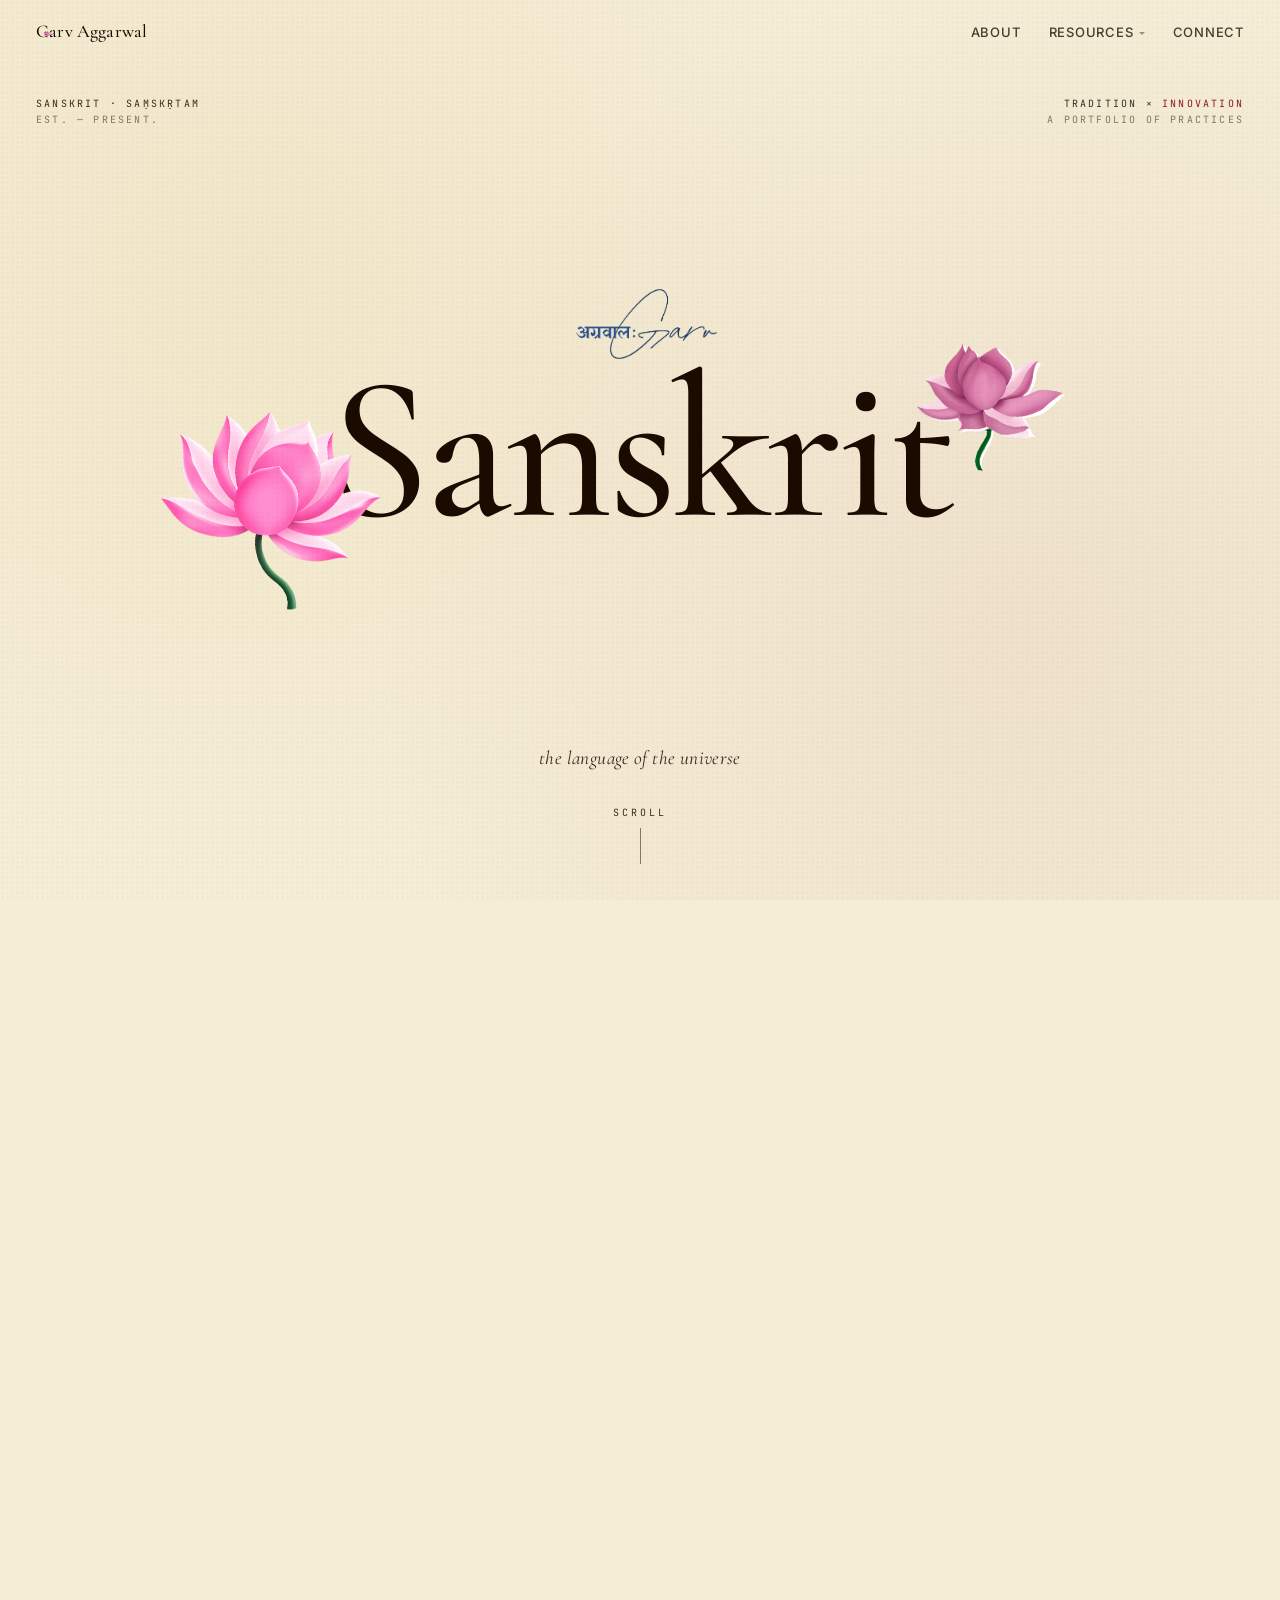
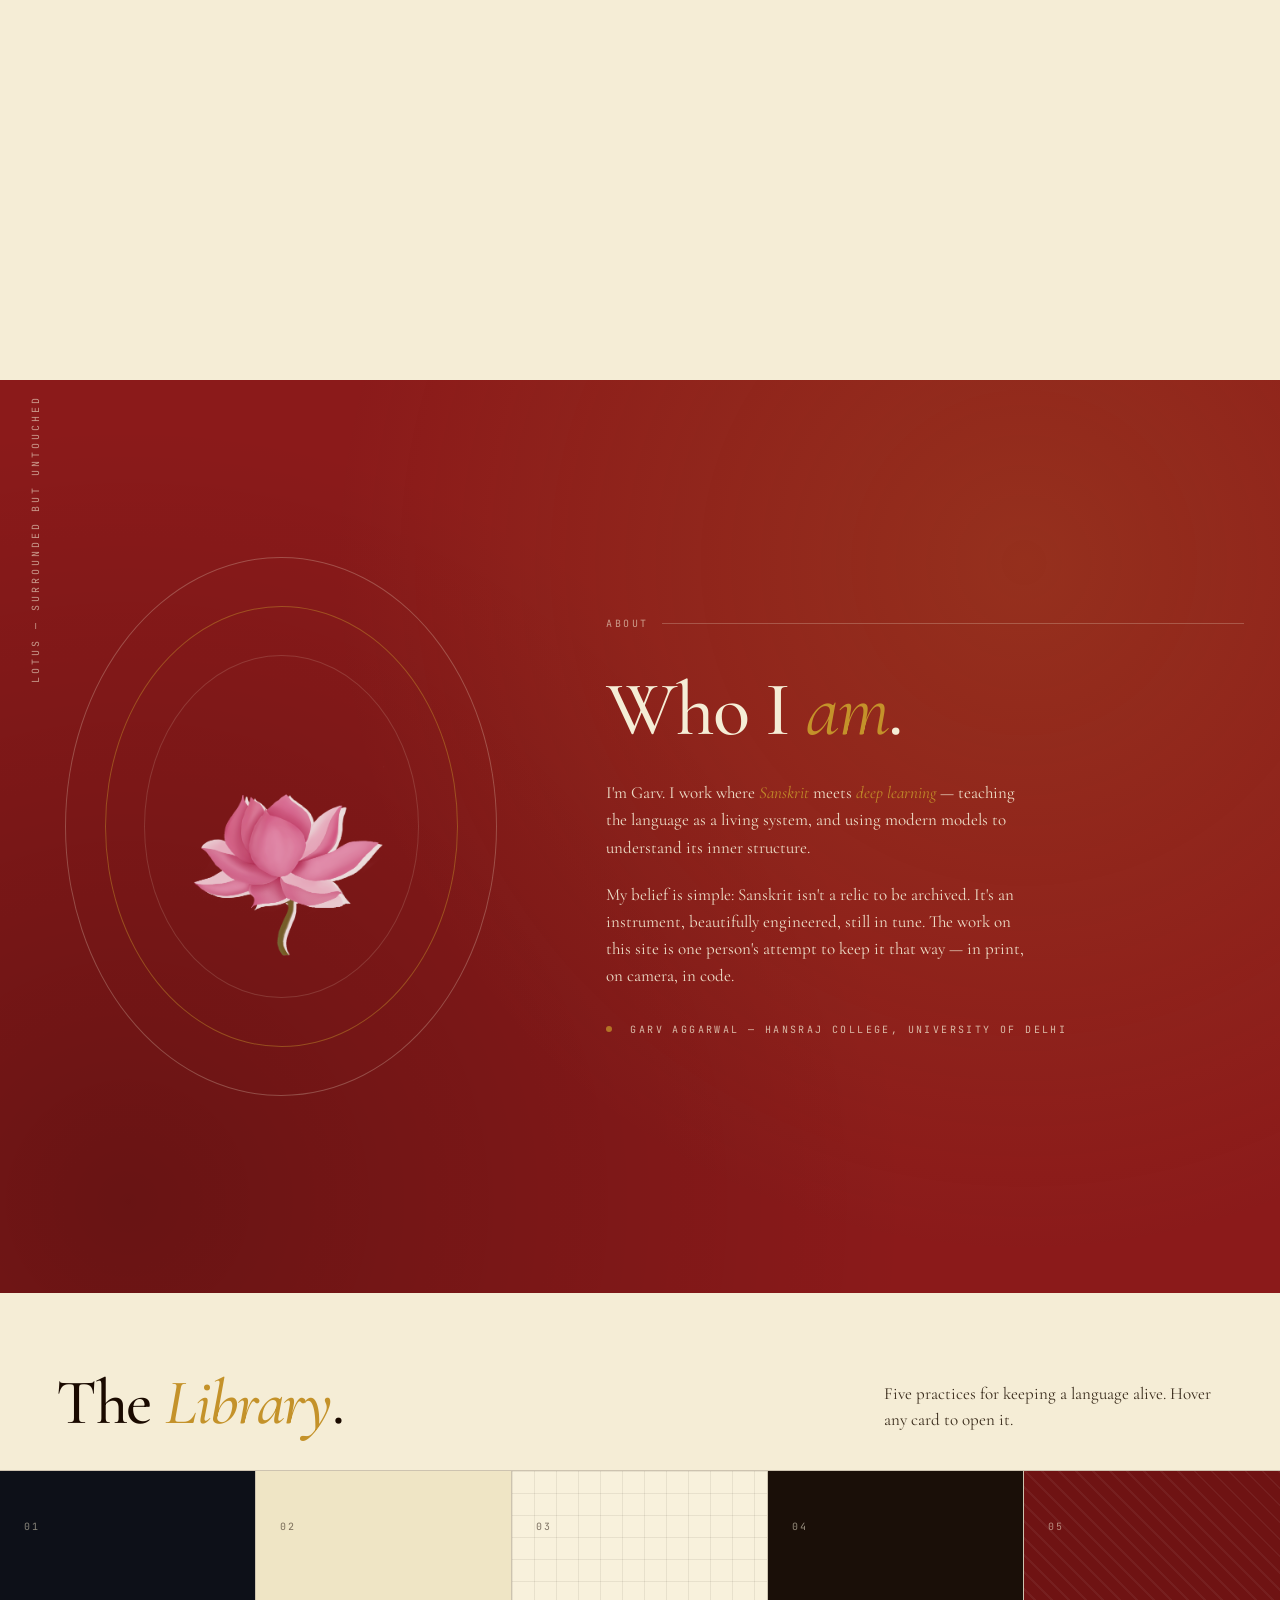
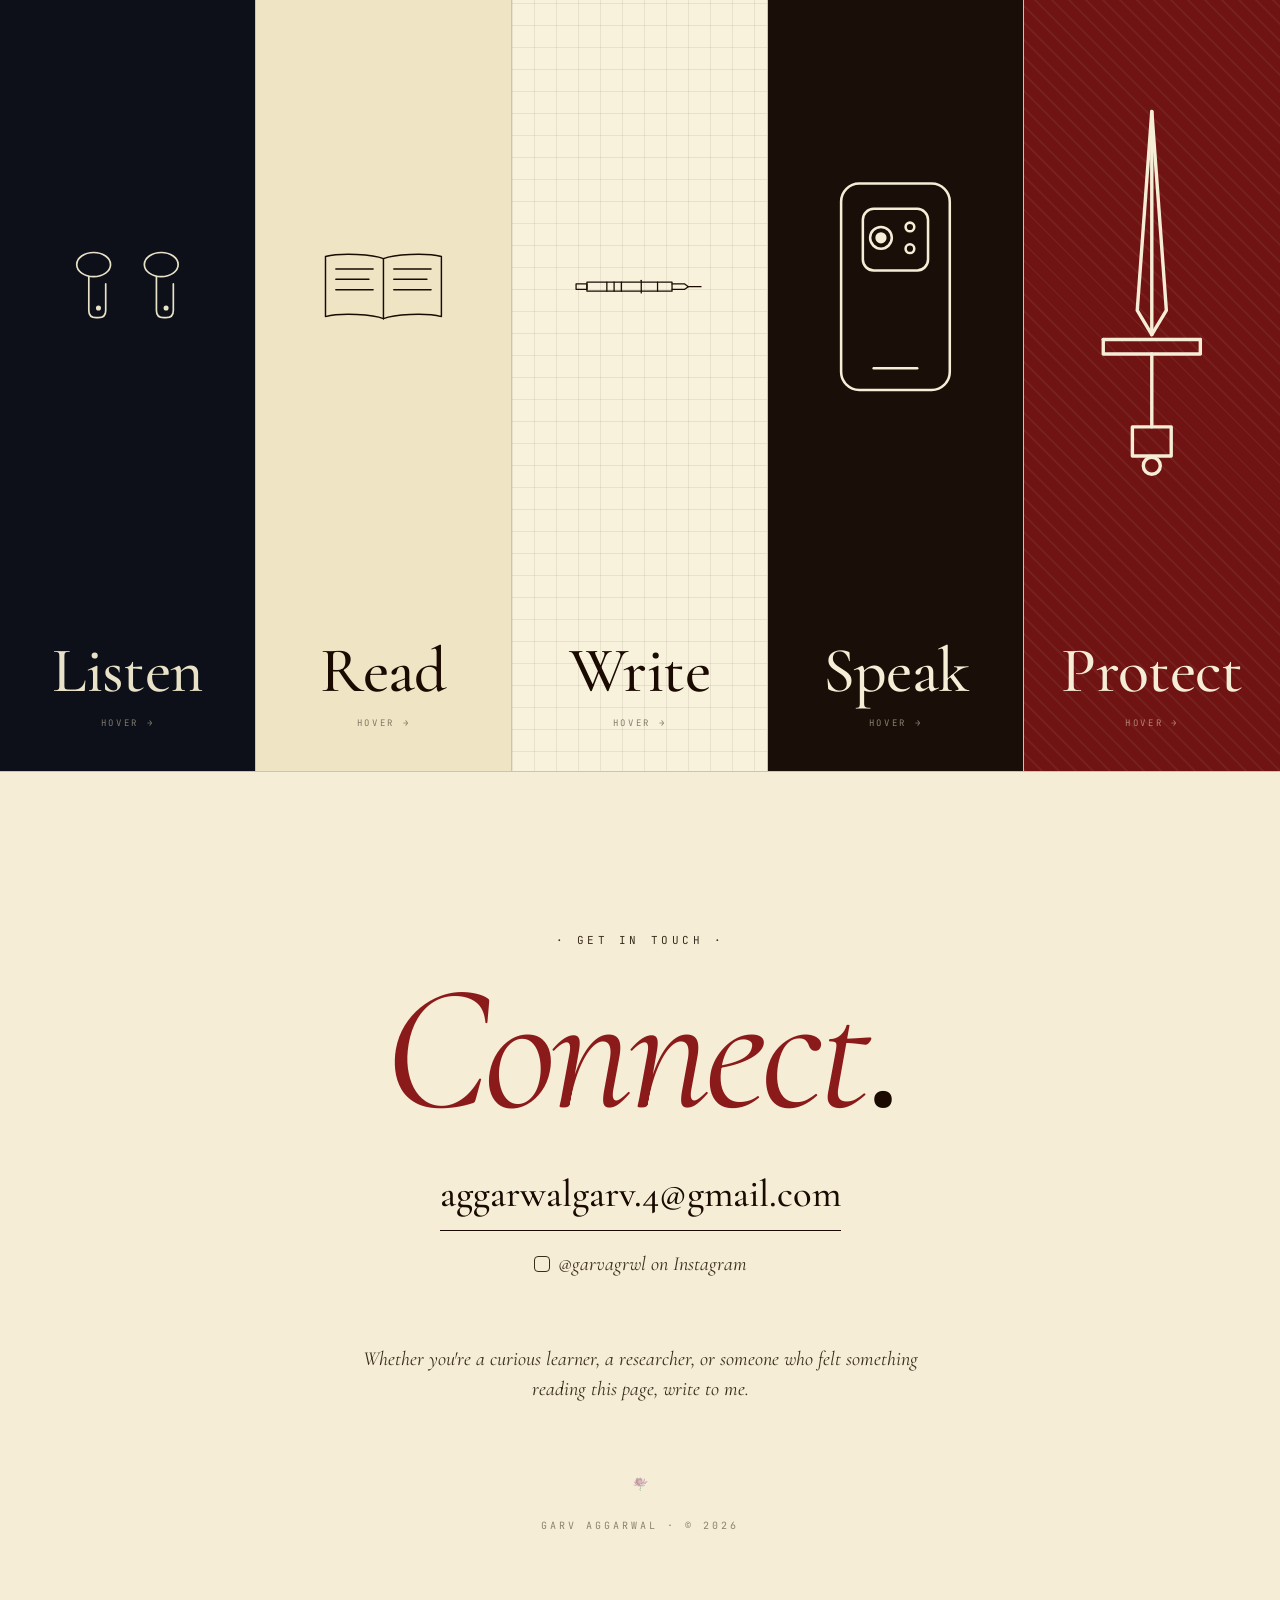
==== index.html @ b6716f68 "mobile UI- Library cards- tap to flip" ====
<!doctype html>
<html lang="en">
<head>
<meta charset="utf-8" />
<meta name="viewport" content="width=device-width,initial-scale=1" />
<title>Garv Aggarwal</title>
<link rel="preconnect" href="https://fonts.googleapis.com" />
<link rel="preconnect" href="https://fonts.gstatic.com" crossorigin />
<link href="https://fonts.googleapis.com/css2?family=Cormorant+Garamond:ital,wght@0,300;0,400;0,500;0,600;0,700;1,400&family=Inter:wght@300;400;500;600&family=JetBrains+Mono:wght@400;500&display=swap" rel="stylesheet" />
<link rel="stylesheet" href="shared.css" />
<style>
/* page-specific: dropdown hover uses gold on the home page */
.nav .links .nav-dropdown a:hover{ color:var(--gold); }

/* ===== HERO =========================================================== */
.hero-wrap{ position:relative; }

/* layer A: organic cream layer */
.layer-cream{
  position:absolute; inset:0;
  background:var(--paper);
  overflow:hidden;
}
.layer-cream::after{
  content:""; position:absolute; inset:0;
  background-image:
    radial-gradient(circle at 20% 30%, rgba(196,146,42,.08), transparent 50%),
    radial-gradient(circle at 80% 70%, rgba(139,26,26,.06), transparent 55%);
  pointer-events:none;
}

/* layer B: night layer */
.layer-night{
  position:absolute; inset:0;
  background:radial-gradient(ellipse at 50% 50%, var(--neural) 0%, var(--night) 70%);
  overflow:hidden;
}
.layer-night .grid{
  position:absolute; inset:-20px;
  background-image:
    linear-gradient(rgba(0,255,178,.07) 1px, transparent 1px),
    linear-gradient(90deg, rgba(0,255,178,.07) 1px, transparent 1px);
  background-size: 56px 56px;
  mask-image: radial-gradient(ellipse at center, black 30%, transparent 75%);
  -webkit-mask-image: radial-gradient(ellipse at center, black 30%, transparent 75%);
}
.layer-night canvas{
  position:absolute; inset:0; width:100%; height:100%;
}

/* hero stage */
.hero-stage{
  position:relative;
  width:100%; height:100vh;
  min-height:680px;
  display:grid; place-items:center;
  overflow:hidden;
}

/* ===== TWO-LOTUS LAYOUT =====
   Back lotus: peeks from behind the 't' of "Sanskrit" (z < text)
   Front lotus: rests in front of the 'S' (z > text)
   Each lotus is a stacked pair (pink + wire) that crossfades by --scroll-p
   ============================================================== */
.lotus{
  position:absolute;
  background-position:center;
  background-repeat:no-repeat;
  background-size:contain;
  pointer-events:none;
  transition: filter .4s ease;
  will-change: transform, opacity;
}

/* back lotus: right side, behind 't' */
.lotus.back{
  right: 8%;
  top: 35%;
  width: clamp(280px, 42vh, 560px);
  aspect-ratio: 1.35 / 1;
  transform: translateY(-30%) rotate(7deg);
  animation: bob-back 11s ease-in-out infinite;
  z-index: 2;
}

/* front lotus: left side, in front of 'S' */
.lotus.front{
  left: 4%;
  top: 50%;
  width: clamp(320px, 48vh, 620px);
  aspect-ratio: 1.35 / 1;
  transform: translateY(-32%) rotate(-9deg);
  animation: bob-front 9s ease-in-out infinite;
  z-index: 5;
}

/* pink (day) vs wireframe (night) variants */
.lotus.pink{ background-image: url("assets/lotus-2-pink.png"); }
.lotus.wire{
  background-image: url("assets/lotus-2-wire.png");
  filter:
    invert(1)
    sepia(1)
    hue-rotate(105deg)
    saturate(4)
    brightness(1.3)
    drop-shadow(0 0 6px rgba(0,255,178,1))
    drop-shadow(0 0 18px rgba(0,255,178,.7))
    drop-shadow(0 0 40px rgba(0,255,178,.4));
  mix-blend-mode: screen;
  opacity:0;
}
/* right-side (back) lotus uses a different image pair */
.lotus.back.pink{ background-image: url("assets/lotus.png"); }
.lotus.back.wire{ background-image: url("assets/lotus-wire.png"); }

@keyframes bob-front{
  0%,100%{ transform: translateY(-32%) rotate(-9deg); }
  50%   { transform: translateY(calc(-32% - 10px)) rotate(-8deg); }
}
@keyframes bob-back{
  0%,100%{ transform: translateY(-30%) rotate(7deg); }
  50%   { transform: translateY(calc(-30% - 8px)) rotate(6.2deg); }
}

.lotus-stack{ display:none; }
.lede-mobile{ display:none; }

/* hero text */
.hero-text{
  position:absolute; inset:0;
  display:grid; place-items:center;
  z-index:3;
  pointer-events:none;
  text-align:center;
}
.hero-portrait{
  position:absolute;
  left:50%;
  transform:translateX(-50%);
  bottom:53%;
  width: clamp(140px, 22vh, 260px);
  height: clamp(140px, 22vh, 260px);
  border-radius:50%;
  object-fit:cover;
  opacity: calc(1 - var(--scroll-p, 0) * 1.5);
  pointer-events:none;
}
.hero-word{
  font-family:'Cormorant Garamond', serif;
  font-weight:500;
  font-size: clamp(96px, 16vw, 280px);
  line-height:.9;
  letter-spacing:-.025em;
  color:var(--ink);
  mix-blend-mode:multiply;
  position:relative;
}
.hero-sub{
  position:absolute; bottom:14vh; left:0; right:0;
  font-family:'Cormorant Garamond', serif;
  font-style:italic; font-weight:400;
  font-size: clamp(18px, 1.5vw, 22px);
  color:var(--ink-soft);
  letter-spacing:.02em;
  z-index:3;
  text-align:center;
}

.hero-meta-tl{
  position:absolute; top:96px; left:36px;
  font-family:'JetBrains Mono', monospace;
  font-size:10px; letter-spacing:.22em; text-transform:uppercase;
  color:var(--ink-soft);
  z-index:4;
}
.hero-meta-tr{
  position:absolute; top:96px; right:36px;
  font-family:'JetBrains Mono', monospace;
  font-size:10px; letter-spacing:.22em; text-transform:uppercase;
  color:var(--ink-soft);
  z-index:4;
  text-align:right;
}
.hero-scrollhint{
  position:absolute; bottom:36px; left:50%; transform:translateX(-50%);
  font-family:'JetBrains Mono', monospace;
  font-size:10px; letter-spacing:.3em; text-transform:uppercase;
  color:var(--ink-soft);
  z-index:4;
  display:flex; flex-direction:column; align-items:center; gap:8px;
}
.hero-scrollhint .line{ width:1px; height:36px; background:currentColor; opacity:.6; animation: scrollPulse 2s ease-in-out infinite; }
@keyframes scrollPulse{
  0%,100%{ transform:scaleY(1); transform-origin:top; opacity:.6; }
  50%   { transform:scaleY(.4); opacity:1; }
}

/* ============================================================
   SCROLL VARIANT — tie scroll fraction to --scroll-p, drive glitch
   ============================================================ */
.hero-wrap{ height:220vh; }
.sticky-stage{
  position:sticky; top:0;
  width:100%; height:100vh;
}
.layer-night{
  opacity: var(--scroll-p, 0);
  transition: none;
}
.layer-cream .organic{
  opacity: calc(1 - var(--scroll-p, 0));
}
.layer-night .lotus-stack .wire{
  opacity: var(--scroll-p, 0);
}
.hero-word{
  color: color-mix(in oklab, var(--ink) calc((1 - var(--scroll-p, 0)) * 100%), #e9e2c8);
  mix-blend-mode: var(--word-blend, multiply);
}
.hero-sub{
  opacity: calc(1 - var(--scroll-p, 0) * 1.4);
}

/* glitch effect */
.glitch{
  position:relative;
  display:inline-block;
}
.glitch::before, .glitch::after{
  content: attr(data-text);
  position:absolute; inset:0;
  pointer-events:none;
  opacity:0;
  mix-blend-mode:screen;
}
.glitch.is-glitching::before{
  color:#ff3b3b; transform:translate(-3px,1px);
  opacity:.85;
  animation: glitchA .14s steps(2) infinite;
}
.glitch.is-glitching::after{
  color:var(--activation); transform:translate(3px,-1px);
  opacity:.85;
  animation: glitchB .12s steps(2) infinite;
}
@keyframes glitchA{
  0%,100%{ clip-path: inset(8% 0 70% 0); }
  50%   { clip-path: inset(45% 0 30% 0); }
}
@keyframes glitchB{
  0%,100%{ clip-path: inset(60% 0 12% 0); }
  50%   { clip-path: inset(20% 0 55% 0); }
}

section.block{ position:relative; z-index:2; }

/* ===== ABOUT ========================================================= */
.about{
  background:var(--red);
  color:#F5EDD6;
  padding:140px 36px 160px;
  position:relative;
  overflow:hidden;
}
.about::before{
  content:""; position:absolute; inset:0;
  background-image:
    radial-gradient(circle at 80% 20%, rgba(196,146,42,.18), transparent 55%),
    radial-gradient(circle at 10% 90%, rgba(0,0,0,.25), transparent 55%);
  pointer-events:none;
}
.about .inner{
  position:relative;
  max-width:1240px; margin:0 auto;
  display:grid;
  grid-template-columns: 1fr 1.3fr;
  gap:80px;
  align-items:center;
}
.about .ornament{
  position:relative;
  aspect-ratio: 4 / 5;
  display:grid; place-items:center;
}
.about .ornament .lotus{
  position:absolute; inset:0;
  background:url("assets/lotus.png") center/contain no-repeat;
  mix-blend-mode:screen;
  opacity:.85;
  animation: bob 9s ease-in-out infinite;
}
@keyframes bob{
  0%,100%{ transform:translateY(0); }
  50%{ transform:translateY(-10px); }
}
.about .ornament .ring{
  position:absolute; inset:6%;
  border:1px solid rgba(245,237,214,.25); border-radius:50%;
}
.about .ornament .ring.b{ inset:14%; border-color:rgba(196,146,42,.45); }
.about .ornament .ring.c{ inset:22%; border-color:rgba(245,237,214,.15); }
.about .ornament .vlabel{
  position:absolute; left:-8px; top:50%;
  transform:rotate(-90deg) translateX(50%);
  transform-origin: top left;
  font-family:'JetBrains Mono', monospace; font-size:10px;
  letter-spacing:.3em; text-transform:uppercase;
  opacity:.6;
}
.about h2{
  font-family:'Cormorant Garamond', serif;
  font-weight:500;
  font-size:clamp(56px, 6vw, 104px);
  line-height:.96;
  letter-spacing:-.02em;
  margin-bottom:32px;
}
.about h2 em{ font-style:italic; color:var(--gold); font-weight:400; }
.about p{
  font-size:clamp(17px,1.3vw,20px); line-height:1.6;
  max-width:54ch; opacity:.92;
  margin-bottom:20px;
  font-family:'Cormorant Garamond', serif; font-weight:400;
}
.about p .accent{ color:var(--gold); font-style:italic; }
.about .signature{
  margin-top:32px;
  display:flex; align-items:center; gap:18px;
  font-family:'JetBrains Mono', monospace; font-size:10px;
  letter-spacing:.24em; text-transform:uppercase;
  opacity:.75;
}
.about .signature .dot{ width:6px; height:6px; background:var(--gold); border-radius:50%; }

/* ===== THE WORK ====================================================== */
.work{
  background:var(--paper);
  color:var(--ink);
  padding:120px 0 40px;
}
.work .head{
  display:flex; align-items:flex-end; justify-content:space-between;
  padding:0 36px 48px;
  max-width:1240px; margin:0 auto;
  gap:32px;
}
.work .head h2{
  font-family:'Cormorant Garamond', serif;
  font-weight:500;
  font-size:clamp(56px, 6vw, 96px);
  line-height:.95; letter-spacing:-.02em;
}
.work .head h2 em{ font-style:italic; color:var(--red); }
.work .head .lede{
  max-width:360px;
  font-family:'Cormorant Garamond', serif; font-size:18px; line-height:1.55;
  color:var(--ink-soft);
}
.chapters{
  max-width:1240px; margin:0 auto;
  border-top:1px solid var(--rule);
}
.chapter{
  position:relative;
  display:grid;
  grid-template-columns: 88px 1fr auto;
  gap:32px;
  align-items:center;
  padding:36px 36px;
  border-bottom:1px solid var(--rule);
  cursor:pointer;
  transition: background .35s ease, color .35s ease, padding .35s ease;
  overflow:hidden;
  text-decoration:none;
  color:inherit;
}
.chapter:hover{ background:var(--ink); color:var(--paper); padding-top:48px; padding-bottom:48px; }
.chapter:hover .arrow{ color:var(--gold); transform: translateX(8px); }
.chapter:hover .desc{ opacity:1; max-height:80px; margin-top:10px; }
.chapter:hover .tags{ opacity:.9; }
.chapter:hover .num{ color:var(--gold); }

.chapter .num{
  font-family:'Cormorant Garamond', serif; font-style:italic; font-weight:500;
  font-size:44px; color:var(--ink-soft);
  transition: color .3s;
}
.chapter .ttl{
  font-family:'Cormorant Garamond', serif; font-weight:500;
  font-size:clamp(36px, 4vw, 60px); line-height:1;
  letter-spacing:-.01em;
}
.chapter .desc{
  opacity:0; max-height:0; margin-top:0;
  font-family:'Cormorant Garamond', serif; font-size:17px; line-height:1.5;
  max-width:54ch;
  transition: opacity .35s ease, max-height .35s ease, margin .35s ease;
  overflow:hidden;
}
.chapter .tags{
  margin-top:10px; display:flex; gap:10px; flex-wrap:wrap;
  opacity:.55; transition: opacity .3s;
}
.chapter .tags span{
  font-family:'JetBrains Mono', monospace; font-size:10px;
  letter-spacing:.18em; text-transform:uppercase;
  padding:4px 10px; border:1px solid currentColor; border-radius:99px;
}
.chapter .arrow{
  font-family:'Cormorant Garamond', serif; font-style:italic;
  font-size:36px; color:var(--ink-soft);
  transition: transform .3s, color .3s;
}
.chapter .status{
  display:inline-flex; align-items:center; gap:6px;
  font-family:'JetBrains Mono', monospace; font-size:9px;
  letter-spacing:.22em; text-transform:uppercase;
  color:var(--red);
  margin-left:14px; vertical-align:middle;
}
.chapter .status::before{
  content:""; width:6px; height:6px; border-radius:50%; background:var(--red);
  animation: pulse 1.6s ease-in-out infinite;
}
@keyframes pulse{ 0%,100%{ opacity:1; } 50%{ opacity:.35; } }

/* ===== LIBRARY (5 horizontal flip cards) ============================ */
.library{
  background:var(--paper);
  padding:80px 0 0;
}
.library .head{
  display:flex; align-items:flex-end; justify-content:space-between;
  padding:0 36px 36px;
  max-width:1240px; margin:0 auto;
  gap:32px;
}
.library .head h2{
  font-family:'Cormorant Garamond', serif;
  font-weight:500;
  font-size:clamp(48px, 5vw, 80px);
  line-height:.95; letter-spacing:-.02em;
}
.library .head h2 em{ font-style:italic; color:var(--gold); }
.library .head .lede{
  max-width:340px;
  font-family:'Cormorant Garamond', serif; font-size:17px; line-height:1.55;
  color:var(--ink-soft);
}
.lib-grid{
  display:grid;
  grid-template-columns: repeat(5, 1fr);
  border-top:1px solid var(--rule);
  border-bottom:1px solid var(--rule);
}
.lib-card{
  position:relative;
  height:100vh;
  min-height:640px;
  perspective:1400px;
  border-right:1px solid var(--rule);
}
.lib-card:last-child{ border-right:none; }
.lib-card .flipper{
  position:absolute; inset:0;
  transform-style:preserve-3d;
  transition: transform .65s cubic-bezier(.7,.05,.2,1);
}
.lib-card:hover .flipper{ transform:rotateY(180deg); }
.lib-card .face{
  position:absolute; inset:0;
  backface-visibility:hidden; -webkit-backface-visibility:hidden;
  display:flex; flex-direction:column; align-items:center;
  padding:48px 24px 40px;
}
.lib-card .face.back{
  transform:rotateY(180deg);
  justify-content:center; gap:24px;
}
.lib-card .num{
  align-self:flex-start;
  font-family:'JetBrains Mono', monospace; font-size:10px;
  letter-spacing:.24em; opacity:.55;
}
.lib-card .gfx{
  flex:1; width:100%; display:grid; place-items:center;
  margin:24px 0;
}
.lib-card .gfx svg{ width:70%; max-width:200px; height:auto; overflow:visible; }
.lib-card .ttl{
  font-family:'Cormorant Garamond', serif; font-weight:500;
  font-size:64px; line-height:1; letter-spacing:-.01em;
  text-align:center;
}
.lib-card .ttl em{ font-style:italic; font-weight:400; }
.lib-card .hint{
  margin-top:14px;
  font-family:'JetBrains Mono', monospace; font-size:9px;
  letter-spacing:.3em; text-transform:uppercase;
  opacity:.5;
}
.lib-card .btn{
  display:inline-flex; align-items:center; gap:10px;
  padding:12px 22px;
  font-family:'JetBrains Mono', monospace; font-size:11px;
  letter-spacing:.2em; text-transform:uppercase;
  border:1px solid currentColor; border-radius:99px;
  color:inherit; text-decoration:none;
  transition: background .25s, color .25s;
}
.lib-card .btn:hover{ background:currentColor; }
.lib-card .btn:hover .lbl{ color:var(--bgcol, var(--paper)); mix-blend-mode:difference; }
.lib-card .back-cap{
  font-family:'Cormorant Garamond', serif; font-style:italic;
  font-size:18px; text-align:center; max-width:22ch;
  opacity:.85; line-height:1.4;
}
.lib-card .back-ttl{
  font-family:'Cormorant Garamond', serif; font-weight:500;
  font-size:38px; line-height:1;
}

/* per-card palettes */
.lib-card.listen  .face{ background:#0D1018; color:#e9e2c8; --bgcol:#0D1018; }
.lib-card.read    .face{ background:var(--paper-2); color:var(--ink); --bgcol:var(--paper-2); }
.lib-card.write   .face{
  background:#F8F1DC; color:var(--ink); --bgcol:#F8F1DC;
  background-image:
    linear-gradient(rgba(26,10,0,.07) 1px, transparent 1px),
    linear-gradient(90deg, rgba(26,10,0,.07) 1px, transparent 1px);
  background-size: 22px 22px;
}
.lib-card.speak   .face{ background:#1A0F08; color:#F5EDD6; --bgcol:#1A0F08; }
.lib-card.protect .face{
  background:var(--red-deep); color:#F5EDD6; --bgcol:var(--red-deep);
  background-image: repeating-linear-gradient(45deg, rgba(255,255,255,.05) 0 2px, transparent 2px 12px);
}

/* ===== CONNECT ======================================================= */
.connect{
  background:var(--paper);
  padding:160px 36px 80px;
  text-align:center;
  position:relative;
}
.connect h2{
  font-family:'Cormorant Garamond', serif;
  font-weight:500;
  font-size:clamp(96px, 14vw, 220px);
  line-height:.85; letter-spacing:-.03em;
  margin-bottom:8px;
}
.connect h2 em{ font-style:italic; color:var(--red); font-weight:400; }
.connect .kicker{
  font-family:'JetBrains Mono', monospace; font-size:11px;
  letter-spacing:.32em; text-transform:uppercase;
  color:var(--ink-soft);
  margin-bottom:24px;
}
.connect .email{
  display:inline-block;
  font-family:'Cormorant Garamond', serif; font-weight:500;
  font-size:clamp(28px, 3vw, 42px);
  color:var(--ink); text-decoration:none;
  margin:32px 0 12px;
  position:relative;
  padding-bottom:6px;
}
.connect .email::after{
  content:""; position:absolute; left:0; right:0; bottom:0;
  height:1px; background:var(--ink);
  transform-origin:left;
  transition: transform .4s ease;
}
.connect .email:hover::after{ transform:scaleX(.5); }
.connect .ig{
  display:inline-flex; align-items:center; gap:8px;
  font-family:'Cormorant Garamond', serif; font-style:italic;
  font-size:20px; color:var(--ink-soft); text-decoration:none;
  margin-top:6px;
}
.connect .ig::before{
  content:""; width:14px; height:14px;
  border:1.2px solid currentColor; border-radius:4px;
  position:relative;
}
.connect .closing{
  max-width:580px; margin:64px auto 56px;
  font-family:'Cormorant Garamond', serif; font-style:italic;
  font-size:20px; line-height:1.5; color:var(--ink-soft);
}
.connect .colophon{
  width:40px; height:40px; margin:48px auto 18px;
  background:url("assets/lotus.png") center/contain no-repeat;
  filter: grayscale(.4) contrast(.95);
  opacity:.55;
}
.connect .colo-meta{
  font-family:'JetBrains Mono', monospace; font-size:10px;
  letter-spacing:.3em; text-transform:uppercase;
  color:var(--ink-soft); opacity:.55;
}

/* ===== mobile ========================================================= */
@media (max-width:880px){
  .hero-meta-tl, .hero-meta-tr{ display:none; }

  /* hero lotuses: vw-relative so they scale with the screen */
  .lotus.back{
    width: clamp(140px, 42vw, 260px);
    right: -3%;
    top: 40%;
  }
  .lotus.front{
    width: clamp(155px, 46vw, 280px);
    left: -5%;
    top: 50%;
  }

  /* about: text on top, ornament below */
  .about{ padding:80px 22px 100px; }
  .about .inner{
    display: flex;
    flex-direction: column-reverse;
    gap: 36px;
    align-items: stretch;
  }
  .about .ornament{ width:260px; height:325px; margin:0 auto; padding-left:20px; }
  .about .ornament .vlabel{ top:110%; }

  .work{ padding:80px 0 20px; }
  .work .head, .library .head{ flex-direction:column; align-items:flex-start; padding:0 22px 28px; }
  .chapter{ grid-template-columns: 56px 1fr 28px; gap:18px; padding:24px 22px; }

  /* library lede text swap */
  .lede-mobile{ display:inline; }
  .lede-desktop{ display:none; }

  /* library: single column, reduced card height */
  .lib-grid{ grid-template-columns: 1fr; }
  .lib-card{ border-right:none; border-bottom:1px solid var(--rule); height:auto; min-height:300px; }
  .lib-card:last-child{ border-bottom:none; }
  .lib-card .ttl{ font-size:48px; }
  .lib-card.protect .gfx svg{ width:auto; max-height:120px; }
  .lib-card.speak .gfx svg{ width:auto; max-height:120px; }
  /* tap-to-flip */
  .lib-card.is-tapped .flipper{ transform:rotateY(180deg); }

  .connect{ padding:80px 22px 60px; }
}

@media (max-width:480px){
  /* extra-small: shrink lotuses further */
  .lotus.back{
    width: clamp(100px, 36vw, 155px);
    right: -5%;
    top: 42%;
  }
  .lotus.front{
    width: clamp(110px, 40vw, 165px);
    left: -7%;
    top: 52%;
  }
  .hero-sub{ font-size: clamp(14px, 3.8vw, 18px); bottom:10vh; }
}
</style>
</head>
<body>

<!-- =========================== NAV ============================ -->
<div id="nav-mount" data-nav-root="" data-nav-pages="pages/" data-nav-current=""></div>
<script src="nav-loader.js"></script>

<main id="main">

  <!-- =========================== HERO =========================== -->
  <section class="hero-wrap" id="hero" aria-label="Sanskrit, the language of the universe">

    <div class="sticky-stage">

      <!-- cream layer -->
      <div class="layer-cream">
        <div class="hero-stage">
          <!-- front lotus (pink, day) — in front of text -->
          <div class="lotus front pink organic" aria-hidden="true"></div>
          <!-- back lotus (pink, day) — behind text -->
          <div class="lotus back pink organic" aria-hidden="true"></div>
        </div>
      </div>

      <!-- night layer (fades in on scroll) -->
      <div class="layer-night" id="night-layer" aria-hidden="true">
        <div class="grid"></div>
        <canvas id="neuralCanvas"></canvas>
        <div class="hero-stage">
          <!-- front lotus (wire, night) -->
          <div class="lotus front wire" id="lotus-front-wire" aria-hidden="true"></div>
          <!-- back lotus (wire, night) -->
          <div class="lotus back wire" id="lotus-back-wire" aria-hidden="true"></div>
        </div>
      </div>

      <!-- text overlay -->
      <div class="hero-text">
        <img src="assets/garv.svg" class="hero-portrait" alt="Garv Aggarwal" />
        <div class="hero-word display glitch" id="hero-word" data-text="Sanskrit">Sanskrit</div>
      </div>
      <div class="hero-sub italic-serif" id="hero-sub">the language of the universe</div>

      <!-- meta corners -->
      <div class="hero-meta-tl">
        Sanskrit · Saṃskṛtam<br/>
        <span style="opacity:.6">est. — present.</span>
      </div>
      <div class="hero-meta-tr">
        Tradition × <span style="color:var(--red)">Innovation</span><br/>
        <span style="opacity:.6">a portfolio of practices</span>
      </div>

      <!-- scroll hint -->
      <div class="hero-scrollhint" id="scrollhint">
        <span>scroll</span>
        <span class="line"></span>
      </div>

    </div>

  </section>

  <!-- =========================== ABOUT ============================ -->
  <section class="block about" id="about" aria-labelledby="about-h">
    <div class="inner">
      <div class="ornament" aria-hidden="true">
        <div class="ring"></div>
        <div class="ring b"></div>
        <div class="ring c"></div>
        <div class="lotus"></div>
        <div class="vlabel">Lotus — Surrounded but untouched</div>
      </div>
      <div>
        <div class="section-mark" style="padding:0 0 14px;">
        <span>About</span><span class="rule"></span>
        </div>
        <h2 id="about-h">Who I <em>am</em>.</h2>
        <p>I'm Garv. I work where <span class="accent">Sanskrit</span> meets <span class="accent">deep learning</span> — teaching the language as a living system, and using modern models to understand its inner structure.</p>
        <p>My belief is simple: Sanskrit isn't a relic to be archived. It's an instrument, beautifully engineered, still in tune. The work on this site is one person's attempt to keep it that way — in print, on camera, in code.</p>
        <div class="signature">
          <span class="dot"></span>
          <span>Garv Aggarwal — Hansraj College, University of Delhi</span>
        </div>
      </div>
    </div>
  </section>

  <!-- =========================== WORK ============================= -->
  <!--
  <section class="block work" id="work" aria-labelledby="work-h">
    <div class="head">
      <h2 id="work-h">The <em>Work</em>.</h2>
      <p class="lede">Four practices. They overlap more than the labels suggest — each one is a different angle on the same question.</p>
    </div>
    <div class="chapters">

      <a class="chapter" href="pages/work-short-films.html">
        <div class="num">01</div>
        <div>
          <div class="ttl">Short Films</div>
          <div class="desc">Scripting, acting, editing in Premiere Pro and DaVinci Resolve. Stories built around language as character.</div>
          <div class="tags"><span>Direction</span><span>Script</span><span>Edit</span></div>
        </div>
        <div class="arrow">→</div>
      </a>

      <a class="chapter" href="pages/work-nlp.html">
        <div class="num">02</div>
        <div>
          <div class="ttl">Deep Learning &amp; NLP</div>
          <div class="desc">Sanskrit language models, morphological parsing, embedding the deep structure of an ancient grammar into modern architectures.</div>
          <div class="tags"><span>Research</span><span>NLP</span><span>Sanskrit</span></div>
        </div>
        <div class="arrow">→</div>
      </a>

      <a class="chapter" href="pages/work-education.html">
        <div class="num">03</div>
        <div>
          <div class="ttl">Sanskrit Education</div>
          <div class="desc">A YouTube podcast, ongoing teaching, and a growing shelf of public resources — so the door stays open for the next curious person.</div>
          <div class="tags"><span>Podcast</span><span>Teaching</span><span>Public</span></div>
        </div>
        <div class="arrow">→</div>
      </a>

      <a class="chapter" href="pages/work-ai-platform.html">
        <div class="num">04</div>
        <div>
          <div class="ttl">AI Platform <span class="status">in build</span></div>
          <div class="desc">An AI-enabled Sanskrit learning platform — adaptive lessons, model-assisted reading, dictionaries that understand context. Currently in build.</div>
          <div class="tags"><span>Product</span><span>AI</span><span>Education</span></div>
        </div>
        <div class="arrow">→</div>
      </a>

    </div>
  </section>
  -->

  <!-- =========================== LIBRARY ========================== -->
  <section class="block library" id="resources" aria-labelledby="lib-h">
    <div class="head">
      <h2 id="lib-h">The <em>Library</em>.</h2>
      <p class="lede">
        <span class="lede-desktop">Five practices for keeping a language alive. Hover any card to open it.</span>
        <span class="lede-mobile">Five practices for keeping a language alive. Tap any card to open it.</span>
      </p>
    </div>
    <div class="lib-grid">

      <div class="lib-card listen">
        <div class="flipper">
          <div class="face front">
            <div class="num">01</div>
            <div class="gfx" aria-label="airpods">
              <svg viewBox="0 0 120 80" fill="none" stroke="currentColor" stroke-width="1.4" stroke-linecap="round" stroke-linejoin="round">
                <ellipse cx="32" cy="22" rx="14" ry="10"/>
                <path d="M28 32 L28 60 Q28 66 34 66 L36 66 Q42 66 42 60 L42 38"/>
                <ellipse cx="88" cy="22" rx="14" ry="10"/>
                <path d="M84 32 L84 60 Q84 66 90 66 L92 66 Q98 66 98 60 L98 38"/>
                <circle cx="36" cy="58" r="1.4" fill="currentColor"/>
                <circle cx="92" cy="58" r="1.4" fill="currentColor"/>
              </svg>
            </div>
            <div class="ttl">Listen</div>
            <div class="hint">hover →</div>
          </div>
          <div class="face back">
            <div class="back-ttl">Listen</div>
            <div class="back-cap">Recitations, conversations, the language as sound first.</div>
            <a class="btn" href="pages/library-listen.html"><span class="lbl">Open podcast ↗</span></a>
          </div>
        </div>
      </div>

      <div class="lib-card read">
        <div class="flipper">
          <div class="face front">
            <div class="num">02</div>
            <div class="gfx" aria-label="open book">
              <svg viewBox="0 0 140 90" fill="none" stroke="currentColor" stroke-width="1.4" stroke-linecap="round" stroke-linejoin="round">
                <path d="M70 18 C 60 14, 30 12, 14 16 L 14 74 C 30 70, 60 72, 70 76"/>
                <path d="M70 18 C 80 14, 110 12, 126 16 L 126 74 C 110 70, 80 72, 70 76"/>
                <path d="M70 18 L 70 76"/>
                <path d="M24 28 L 60 28 M24 38 L 56 38 M24 48 L 60 48"/>
                <path d="M80 28 L 116 28 M80 38 L 112 38 M80 48 L 116 48"/>
              </svg>
            </div>
            <div class="ttl">Read</div>
            <div class="hint">hover →</div>
          </div>
          <div class="face back">
            <div class="back-ttl">Read</div>
            <div class="back-cap">Texts, dictionaries, commentary. The slow inheritance.</div>
            <a class="btn" href="pages/library-read.html"><span class="lbl">Open library ↗</span></a>
          </div>
        </div>
      </div>

      <div class="lib-card write">
        <div class="flipper">
          <div class="face front">
            <div class="num">03</div>
            <div class="gfx" aria-label="mechanical pencil">
              <svg viewBox="0 0 160 50" fill="none" stroke="currentColor" stroke-width="1.4" stroke-linecap="round" stroke-linejoin="round">
                <path d="M10 22 L 10 28 L 22 28 L 22 22 Z"/>
                <path d="M22 20 L 100 20 L 100 30 L 22 30 Z"/>
                <path d="M100 20 L 116 20 L 116 30 L 100 30"/>
                <path d="M116 22 L 130 22 L 134 25 L 130 28 L 116 28"/>
                <path d="M134 25 L 148 25"/>
                <path d="M44 20 L 44 30 M52 20 L 52 30 M60 20 L 60 30"/>
                <path d="M82 18 L 82 32"/>
              </svg>
            </div>
            <div class="ttl">Write</div>
            <div class="hint">hover →</div>
          </div>
          <div class="face back">
            <div class="back-ttl">Write</div>
            <div class="back-cap">Essays, translations, notes — thought against the page.</div>
            <a class="btn" href="pages/library-write.html"><span class="lbl">Open notebook ↗</span></a>
          </div>
        </div>
      </div>

      <div class="lib-card speak">
        <div class="flipper">
          <div class="face front">
            <div class="num">04</div>
            <div class="gfx" aria-label="phone camera">
              <svg viewBox="0 0 80 130" fill="none" stroke="currentColor" stroke-width="1.4" stroke-linecap="round" stroke-linejoin="round">
                <rect x="10" y="8" width="60" height="114" rx="10" ry="10"/>
                <rect x="22" y="22" width="36" height="34" rx="6" ry="6"/>
                <circle cx="32" cy="38" r="6"/>
                <circle cx="32" cy="38" r="2.4" fill="currentColor"/>
                <circle cx="48" cy="32" r="2.4"/>
                <circle cx="48" cy="44" r="2.4"/>
                <path d="M28 110 L 52 110"/>
              </svg>
            </div>
            <div class="ttl">Speak</div>
            <div class="hint">hover →</div>
          </div>
          <div class="face back">
            <div class="back-ttl">Speak</div>
            <div class="back-cap">Recordings and recitations — the mouth as instrument.</div>
            <a class="btn" href="pages/library-speak.html"><span class="lbl">Open reels ↗</span></a>
          </div>
        </div>
      </div>

      <div class="lib-card protect">
        <div class="flipper">
          <div class="face front">
            <div class="num">05</div>
            <div class="gfx" aria-label="sword">
              <svg viewBox="0 0 60 160" fill="none" stroke="currentColor" stroke-width="1.4" stroke-linecap="round" stroke-linejoin="round">
                <path d="M30 8 L 24 90 L 30 100 L 36 90 Z"/>
                <path d="M30 8 L 30 100"/>
                <path d="M10 102 L 50 102"/>
                <path d="M10 102 L 10 108 L 50 108 L 50 102"/>
                <path d="M30 108 L 30 138"/>
                <path d="M22 138 L 38 138 L 38 150 L 22 150 Z"/>
                <circle cx="30" cy="154" r="3.5"/>
              </svg>
            </div>
            <div class="ttl">Protect</div>
            <div class="hint">hover →</div>
          </div>
          <div class="face back">
            <div class="back-ttl">Protect</div>
            <div class="back-cap">Defending the language — against neglect, slow forgetting.</div>
            <a class="btn" href="pages/library-protect.html"><span class="lbl">Open manifesto ↗</span></a>
          </div>
        </div>
      </div>

    </div>
  </section>

  <!-- =========================== CONNECT ========================== -->
  <section class="block connect" id="connect" aria-labelledby="connect-h">
    <div class="kicker">· get in touch ·</div>
    <h2 id="connect-h"><em>Connect</em>.</h2>
    <a class="email" href="mailto:aggarwalgarv.4@gmail.com">aggarwalgarv.4@gmail.com</a><br/>
    <a class="ig" href="https://instagram.com/garvagrwl" target="_blank" rel="noopener">@garvagrwl on Instagram</a>
    <p class="closing">Whether you're a curious learner, a researcher, or someone who felt something reading this page, write to me.</p>
    <div class="colophon" aria-hidden="true"></div>
    <div class="colo-meta">Garv Aggarwal · © 2026</div>
  </section>

</main>

<script>
const hero = document.getElementById('hero');
const word = document.getElementById('hero-word');
const sub  = document.getElementById('hero-sub');

/* ====================================================================
   SCROLL — tie scroll fraction to --scroll-p, drive glitch + lotus
   ==================================================================== */
const SCRAMBLE_CHARS = 'अ@#%&kṛतḥ░▒▓01ŚLgsḷ\\/<>ṇvr';
let glitchActive = false;

function pickScramble(target){
  return target.split('').map(c=> c===' ' ? ' ' : SCRAMBLE_CHARS[Math.floor(Math.random()*SCRAMBLE_CHARS.length)]).join('');
}

function onScroll(){
  const r = hero.getBoundingClientRect();
  const total = hero.offsetHeight - window.innerHeight;
  const scrolled = Math.min(Math.max(-r.top, 0), total);
  const p = total > 0 ? scrolled / total : 0;

  // remap so transition happens between 0.15 and 0.75
  const t = Math.min(Math.max((p - 0.15) / 0.6, 0), 1);
  hero.style.setProperty('--scroll-p', t);

  // hide scroll hint
  document.getElementById('scrollhint').style.opacity = String(Math.max(0, 1 - p*4));

  // fade wire lotuses in with scroll
  const frontWire = document.getElementById('lotus-front-wire');
  const backWire  = document.getElementById('lotus-back-wire');
  if (frontWire){ frontWire.style.opacity = t; }
  if (backWire) { backWire.style.opacity  = t * 0.8; }

  // word morphing: Sanskrit → Deep Learning
  const a = 'Sanskrit';
  const b = 'Deep Learning';
  if (t < 0.35){
    if (word.textContent !== a){ word.textContent = a; word.dataset.text = a; }
    word.classList.remove('is-glitching');
    glitchActive = false;
  } else if (t < 0.65){
    if (!glitchActive){ glitchActive = true; word.classList.add('is-glitching'); }
    const target = (t < 0.5) ? a.padEnd(b.length, ' ') : b;
    word.textContent = pickScramble(target);
    word.dataset.text = word.textContent;
  } else {
    if (word.textContent !== b){ word.textContent = b; word.dataset.text = b; }
    word.classList.remove('is-glitching');
    glitchActive = false;
  }

  // subtitle swap
  if (t > 0.7){
    sub.textContent = 'finding the deep structure of meaning';
  } else if (t < 0.3){
    sub.textContent = 'the language of the universe';
  }
}
window.addEventListener('scroll', onScroll, { passive:true });
onScroll();

/* ====================================================================
   Neural-network canvas
   ==================================================================== */
(function(){
  const c = document.getElementById('neuralCanvas');
  const ctx = c.getContext('2d');
  let nodes = [];
  const dpr = Math.min(window.devicePixelRatio || 1, 2);
  let w=0, h=0;

  function resize(){
    const rect = c.getBoundingClientRect();
    w = rect.width; h = rect.height;
    c.width = w * dpr; c.height = h * dpr;
    ctx.setTransform(dpr,0,0,dpr,0,0);
    seed();
  }
  function seed(){
    const N = Math.round((w*h)/22000);
    nodes = [];
    for (let i=0;i<N;i++){
      nodes.push({
        x: Math.random()*w,
        y: Math.random()*h,
        vx: (Math.random()-.5)*.18,
        vy: (Math.random()-.5)*.18,
        r: Math.random()*1.6 + .6,
        twinkle: Math.random()*Math.PI*2
      });
    }
  }

  function frame(){
    ctx.clearRect(0,0,w,h);
    for (let i=0;i<nodes.length;i++){
      const a = nodes[i];
      a.x += a.vx; a.y += a.vy;
      if (a.x<-10) a.x=w+10; if (a.x>w+10) a.x=-10;
      if (a.y<-10) a.y=h+10; if (a.y>h+10) a.y=-10;
      for (let j=i+1;j<nodes.length;j++){
        const b = nodes[j];
        const dx = a.x-b.x, dy=a.y-b.y;
        const d2 = dx*dx + dy*dy;
        if (d2 < 140*140){
          const o = (1 - Math.sqrt(d2)/140) * .35;
          ctx.strokeStyle = `rgba(0,255,178,${o.toFixed(3)})`;
          ctx.lineWidth = 1;
          ctx.beginPath();
          ctx.moveTo(a.x,a.y); ctx.lineTo(b.x,b.y);
          ctx.stroke();
        }
      }
    }
    for (const n of nodes){
      n.twinkle += 0.02;
      const tw = .65 + Math.sin(n.twinkle)*.35;
      ctx.fillStyle = `rgba(0,255,178,${(0.55*tw).toFixed(3)})`;
      ctx.beginPath();
      ctx.arc(n.x, n.y, n.r, 0, Math.PI*2);
      ctx.fill();
    }
    requestAnimationFrame(frame);
  }
  window.addEventListener('resize', resize);
  resize();
  requestAnimationFrame(frame);
})();

/* Library card tap-to-flip on touch devices */
if (window.matchMedia('(hover: none)').matches) {
  document.querySelectorAll('.lib-card').forEach(function(card) {
    card.addEventListener('click', function() {
      if (!card.classList.contains('is-tapped')) {
        card.classList.add('is-tapped');
      }
    });
    card.querySelectorAll('.btn').forEach(function(btn) {
      btn.addEventListener('click', function(e) {
        e.stopPropagation();
      });
    });
  });
}
</script>

</body>
</html>
---- shared.css ----
/* ============================================================
   GARV AGGARWAL — SHARED STYLES
   Single source of truth for all pages.
   ============================================================ */

@import url('https://fonts.googleapis.com/css2?family=Cormorant+Garamond:ital,wght@0,300;0,400;0,500;0,600;0,700;1,400&family=Inter:wght@300;400;500;600&family=JetBrains+Mono:wght@400;500&display=swap');

:root{
  --paper:#F5EDD6;
  --paper-2:#EFE5C5;
  --ink:#1A0A00;
  --ink-soft:#3a2c1c;
  --red:#8B1A1A;
  --red-deep:#6f1313;
  --gold:#C4922A;
  --night:#050A14;
  --neural:#0A2540;
  --neural-2:#11335c;
  --activation:#00FFB2;
  --rule: rgba(26,10,0,.18);

  /* per-page accent — overridden via body[data-page="..."] */
  --accent: var(--red);
  --accent-soft: rgba(139,26,26,.12);
  --page-bg: var(--paper);
  --page-fg: var(--ink);
}

*{box-sizing:border-box; margin:0; padding:0;}
html{ scroll-behavior:smooth; }
html,body{ background:var(--page-bg); color:var(--page-fg); }
body{
  font-family:'Inter', system-ui, sans-serif;
  font-weight:400; font-size:16px; line-height:1.55;
  -webkit-font-smoothing:antialiased;
  text-rendering:optimizeLegibility;
  overflow-x:hidden;
  min-height:100vh;
}

/* paper grain */
body::before{
  content:""; position:fixed; inset:0; pointer-events:none; z-index:1;
  background-image: radial-gradient(rgba(26,10,0,.04) 1px, transparent 1.4px);
  background-size: 5px 5px;
  mix-blend-mode:multiply;
  opacity:.55;
}
body.no-grain::before{ display:none; }
body.dark-grain::before{
  background-image: radial-gradient(rgba(255,255,255,.03) 1px, transparent 1.4px);
  mix-blend-mode:normal; opacity:.7;
}

/* ===== type ===== */
.display{ font-family:'Cormorant Garamond', serif; font-weight:500; letter-spacing:-.02em; line-height:.92; }
.serif{ font-family:'Cormorant Garamond', serif; font-weight:400; }
.italic-serif{ font-family:'Cormorant Garamond', serif; font-style:italic; font-weight:400; }
.mono{ font-family:'JetBrains Mono', ui-monospace, monospace; font-size:11px; letter-spacing:.18em; text-transform:uppercase; }

::selection{ background:var(--accent); color:var(--paper); }

/* ===== NAV ===== */
.nav{
  position:fixed; top:0; left:0; right:0; z-index:50;
  display:flex; align-items:center; justify-content:space-between;
  padding:18px 36px;
  transition: background .35s ease, backdrop-filter .35s ease, border-color .35s ease, color .35s ease;
  border-bottom:1px solid transparent;
}
.nav.is-scrolled{
  background:color-mix(in oklab, var(--page-bg) 78%, transparent);
  backdrop-filter: blur(10px) saturate(1.1);
  -webkit-backdrop-filter: blur(10px) saturate(1.1);
  border-bottom-color: var(--rule);
}
.nav .brand{
  display:flex; align-items:center; gap:10px;
  text-decoration:none; color:inherit; white-space:nowrap;
  transition: opacity .2s;
}
.nav .brand:hover{ opacity:.7; }
.nav .brand .lotus{
  width:22px; height:22px;
  background:url("assets/lotus.png") center/contain no-repeat;
}
.nav .brand .name{
  font-family:'Cormorant Garamond', serif;
  font-size:18px; letter-spacing:.01em; font-weight:500;
}
.nav .brand .back-arrow{
  display:none;
  font-family:'Cormorant Garamond', serif;
  font-style:italic; font-size:16px; opacity:.6;
  margin-right:2px;
}
.nav .brand:hover .back-arrow{ display:inline; }
.nav .links{ display:flex; gap:28px; align-items:center; }
.nav .links a{
  font-family:'Inter', sans-serif; font-size:13px; font-weight:500;
  letter-spacing:.06em; text-transform:uppercase;
  color:inherit; text-decoration:none; opacity:.78;
  transition:opacity .2s;
}
.nav .links a:hover{ opacity:1; }
.nav .links a.current{ opacity:1; color:var(--accent); }

/* ===== NAV DROPDOWN ===== */
.nav-dropdown-wrap{
  position:relative;
  display:flex;
  align-items:center;
}
/* transparent bridge — covers the gap so hover doesn't drop in transit */
.nav-dropdown-wrap::after{
  content:'';
  position:absolute;
  top:100%;
  left:-12px; right:-12px;
  height:22px;
}
.nav-dropdown-wrap > a::after{
  content:'';
  display:inline-block;
  width:0; height:0;
  border-left:3px solid transparent;
  border-right:3px solid transparent;
  border-top:3.5px solid currentColor;
  margin-left:5px;
  vertical-align:middle;
  opacity:.5;
  transition:transform .22s ease, opacity .22s;
}
.nav-dropdown-wrap:hover > a::after{
  transform:rotate(180deg);
  opacity:.85;
}
.nav-dropdown{
  position:absolute;
  top:calc(100% + 18px);
  left:50%;
  transform:translateX(-50%) translateY(-6px);
  min-width:128px;
  background:rgba(245,237,214,.97);
  backdrop-filter:blur(20px) saturate(1.2);
  -webkit-backdrop-filter:blur(20px) saturate(1.2);
  border:1px solid rgba(26,10,0,.14);
  border-radius:7px;
  padding:8px 0;
  display:flex;
  flex-direction:column;
  opacity:0;
  pointer-events:none;
  transition:opacity .22s ease, transform .22s ease;
  box-shadow:0 12px 36px rgba(26,10,0,.09), 0 2px 8px rgba(26,10,0,.05);
  z-index:10;
}
.nav-dropdown::before{
  content:'';
  position:absolute;
  top:-5px;
  left:50%;
  transform:translateX(-50%) rotate(45deg);
  width:8px; height:8px;
  background:rgba(245,237,214,.97);
  border-top:1px solid rgba(26,10,0,.14);
  border-left:1px solid rgba(26,10,0,.14);
}
.nav-dropdown-wrap:hover .nav-dropdown,
.nav-dropdown-wrap.dd-open .nav-dropdown,
.nav-dropdown-wrap:focus-within .nav-dropdown{
  opacity:1;
  pointer-events:auto;
  transform:translateX(-50%) translateY(0);
}
.nav .links .nav-dropdown a{
  font-family:'Cormorant Garamond', serif;
  font-style:italic;
  font-size:15px;
  font-weight:400;
  letter-spacing:.02em;
  text-transform:none;
  color:var(--ink);
  opacity:.75;
  padding:9px 22px 9px 18px;
  transition:opacity .18s, color .18s, padding-left .2s ease;
}
.nav .links .nav-dropdown a:hover{
  opacity:1;
  color:var(--accent);
  padding-left:24px;
}

/* ===== Page header (sub-pages) ===== */
.page-head{
  position:relative; z-index:2;
  padding:160px 36px 80px;
  max-width:1280px; margin:0 auto;
}
.page-head .crumb{
  display:flex; align-items:center; gap:14px;
  font-family:'JetBrains Mono', monospace; font-size:10px;
  letter-spacing:.24em; text-transform:uppercase;
  opacity:.6;
  margin-bottom:32px;
}
.page-head .crumb .dot{ width:5px; height:5px; border-radius:50%; background:var(--accent); }
.page-head .crumb a{ color:inherit; text-decoration:none; opacity:.85; }
.page-head .crumb a:hover{ opacity:1; }
.page-head h1{
  font-family:'Cormorant Garamond', serif; font-weight:500;
  font-size:clamp(64px, 9vw, 156px);
  line-height:.92; letter-spacing:-.025em;
  margin-bottom:14px;
}
.page-head h1 em{ font-style:italic; color:var(--accent); font-weight:400; }
.page-head .lede{
  font-family:'Cormorant Garamond', serif; font-style:italic; font-weight:400;
  font-size:clamp(20px, 1.6vw, 26px);
  line-height:1.5; max-width:62ch;
  color:var(--ink-soft);
}
body.dark-grain .page-head .lede{ color:rgba(233,226,200,.78); }
.page-head .meta{
  display:flex; gap:28px; flex-wrap:wrap;
  margin-top:36px;
  font-family:'JetBrains Mono', monospace; font-size:10px;
  letter-spacing:.22em; text-transform:uppercase; opacity:.6;
}
.page-head .meta span strong{ font-weight:500; opacity:.95; }

/* ===== Footer (sub-pages) ===== */
.foot{
  position:relative; z-index:2;
  border-top:1px solid var(--rule);
  padding:64px 36px 48px;
  margin-top:120px;
}
.foot .foot-inner{
  max-width:1280px; margin:0 auto;
  display:flex; align-items:flex-end; justify-content:space-between; gap:32px; flex-wrap:wrap;
}
.foot .colophon{
  width:32px; height:32px;
  background:url("assets/lotus.png") center/contain no-repeat;
  filter:grayscale(.3); opacity:.55;
  margin-bottom:14px;
}
.foot .meta{
  font-family:'JetBrains Mono', monospace; font-size:10px;
  letter-spacing:.28em; text-transform:uppercase; opacity:.55;
}
.foot .next{
  font-family:'Cormorant Garamond', serif; font-style:italic;
  font-size:22px;
}
.foot .next a{
  color:inherit; text-decoration:none;
  border-bottom:1px solid currentColor; padding-bottom:2px;
  opacity:.85;
}
.foot .next a:hover{ opacity:1; color:var(--accent); border-color:var(--accent); }

/* ===== Section-mark rule ===== */
.section-mark{
  display:flex; align-items:center; gap:14px;
  padding:0 36px;
  font-family:'JetBrains Mono', monospace; font-size:10px;
  letter-spacing:.24em; text-transform:uppercase;
  opacity:.6;
  max-width:1280px; margin:0 auto 28px;
}
.section-mark .rule{ flex:1; height:1px; background:currentColor; opacity:.4; }

/* ===== Utility container ===== */
.wrap{ max-width:1280px; margin:0 auto; padding:0 36px; position:relative; z-index:2; }

/* ===== Pill / tag ===== */
.pill{
  display:inline-flex; align-items:center; gap:6px;
  padding:5px 11px;
  font-family:'JetBrains Mono', monospace; font-size:10px;
  letter-spacing:.2em; text-transform:uppercase;
  border:1px solid currentColor; border-radius:99px;
  opacity:.7;
}

/* ===== Hamburger button ===== */
.burger{
  display: none;
  flex-direction: column;
  justify-content: center;
  align-items: center;
  gap: 5px;
  width: 36px; height: 36px;
  background: none;
  border: none;
  cursor: pointer;
  padding: 4px;
  color: inherit;
  flex-shrink: 0;
}
.burger span{
  display: block;
  width: 22px; height: 1.5px;
  background: currentColor;
  border-radius: 2px;
  transition: transform .28s ease, opacity .22s ease;
}
.burger.is-open span:nth-child(1){ transform: translateY(6.5px) rotate(45deg); }
.burger.is-open span:nth-child(2){ opacity: 0; transform: scaleX(0); }
.burger.is-open span:nth-child(3){ transform: translateY(-6.5px) rotate(-45deg); }

/* ===== Mobile nav panel ===== */
.mobile-nav{
  position: fixed;
  inset: 0;
  background: var(--paper);
  z-index: 55;
  display: flex;
  flex-direction: column;
  padding: 80px 32px 48px;
  transform: translateX(100%);
  transition: transform .38s cubic-bezier(.4,0,.2,1);
  overflow-y: auto;
  -webkit-overflow-scrolling: touch;
}
.mobile-nav.is-open{
  transform: translateX(0);
}
body.nav-open{
  overflow: hidden;
}
body.nav-open .burger{
  display: none;
}

.mobile-nav-close{
  position: absolute;
  top: 20px; right: 22px;
  background: none; border: none; cursor: pointer;
  font-family: 'Cormorant Garamond', serif;
  font-size: 28px; line-height: 1;
  color: var(--ink); opacity: .6;
  padding: 6px;
  transition: opacity .2s;
}
.mobile-nav-close:hover{ opacity: 1; }

.mobile-nav-links{
  display: flex;
  flex-direction: column;
  flex: 1;
  margin-top: 4px;
}
.mobile-nav-links > a{
  font-family: 'Cormorant Garamond', serif;
  font-weight: 500;
  font-size: clamp(36px, 9vw, 52px);
  line-height: 1.1;
  letter-spacing: -.02em;
  color: var(--ink);
  text-decoration: none;
  opacity: .85;
  padding: 15px 0;
  border-bottom: 1px solid var(--rule);
  transition: opacity .2s, color .2s, padding-left .2s;
}
.mobile-nav-links > a:first-child{ border-top: 1px solid var(--rule); }
.mobile-nav-links > a:hover{ opacity: 1; color: var(--accent); padding-left: 6px; }

.mobile-nav-section{
  border-bottom: 1px solid var(--rule);
  padding: 15px 0;
  display: flex;
  flex-direction: column;
}
.mobile-nav-label{
  font-family: 'Cormorant Garamond', serif;
  font-weight: 500;
  font-size: clamp(36px, 9vw, 52px);
  line-height: 1.1;
  letter-spacing: -.02em;
  color: var(--ink);
  opacity: .85;
  display: block;
  margin-bottom: 6px;
}
.mobile-nav-section a{
  font-family: 'Cormorant Garamond', serif;
  font-style: italic;
  font-size: clamp(17px, 4.2vw, 22px);
  color: var(--ink-soft);
  text-decoration: none;
  opacity: .72;
  padding: 7px 0 7px 18px;
  transition: opacity .18s, color .18s, padding-left .18s;
}
.mobile-nav-section a:hover{ opacity: 1; color: var(--accent); padding-left: 24px; }

/* ===== Mobile ===== */
@media (max-width:880px){
  .nav{ padding:14px 18px; }
  .nav .links{ display: none; }
  .burger{ display: flex; }
  .page-head{ padding:120px 22px 60px; }
  .foot{ padding:48px 22px 36px; }
  .wrap{ padding:0 22px; }
}
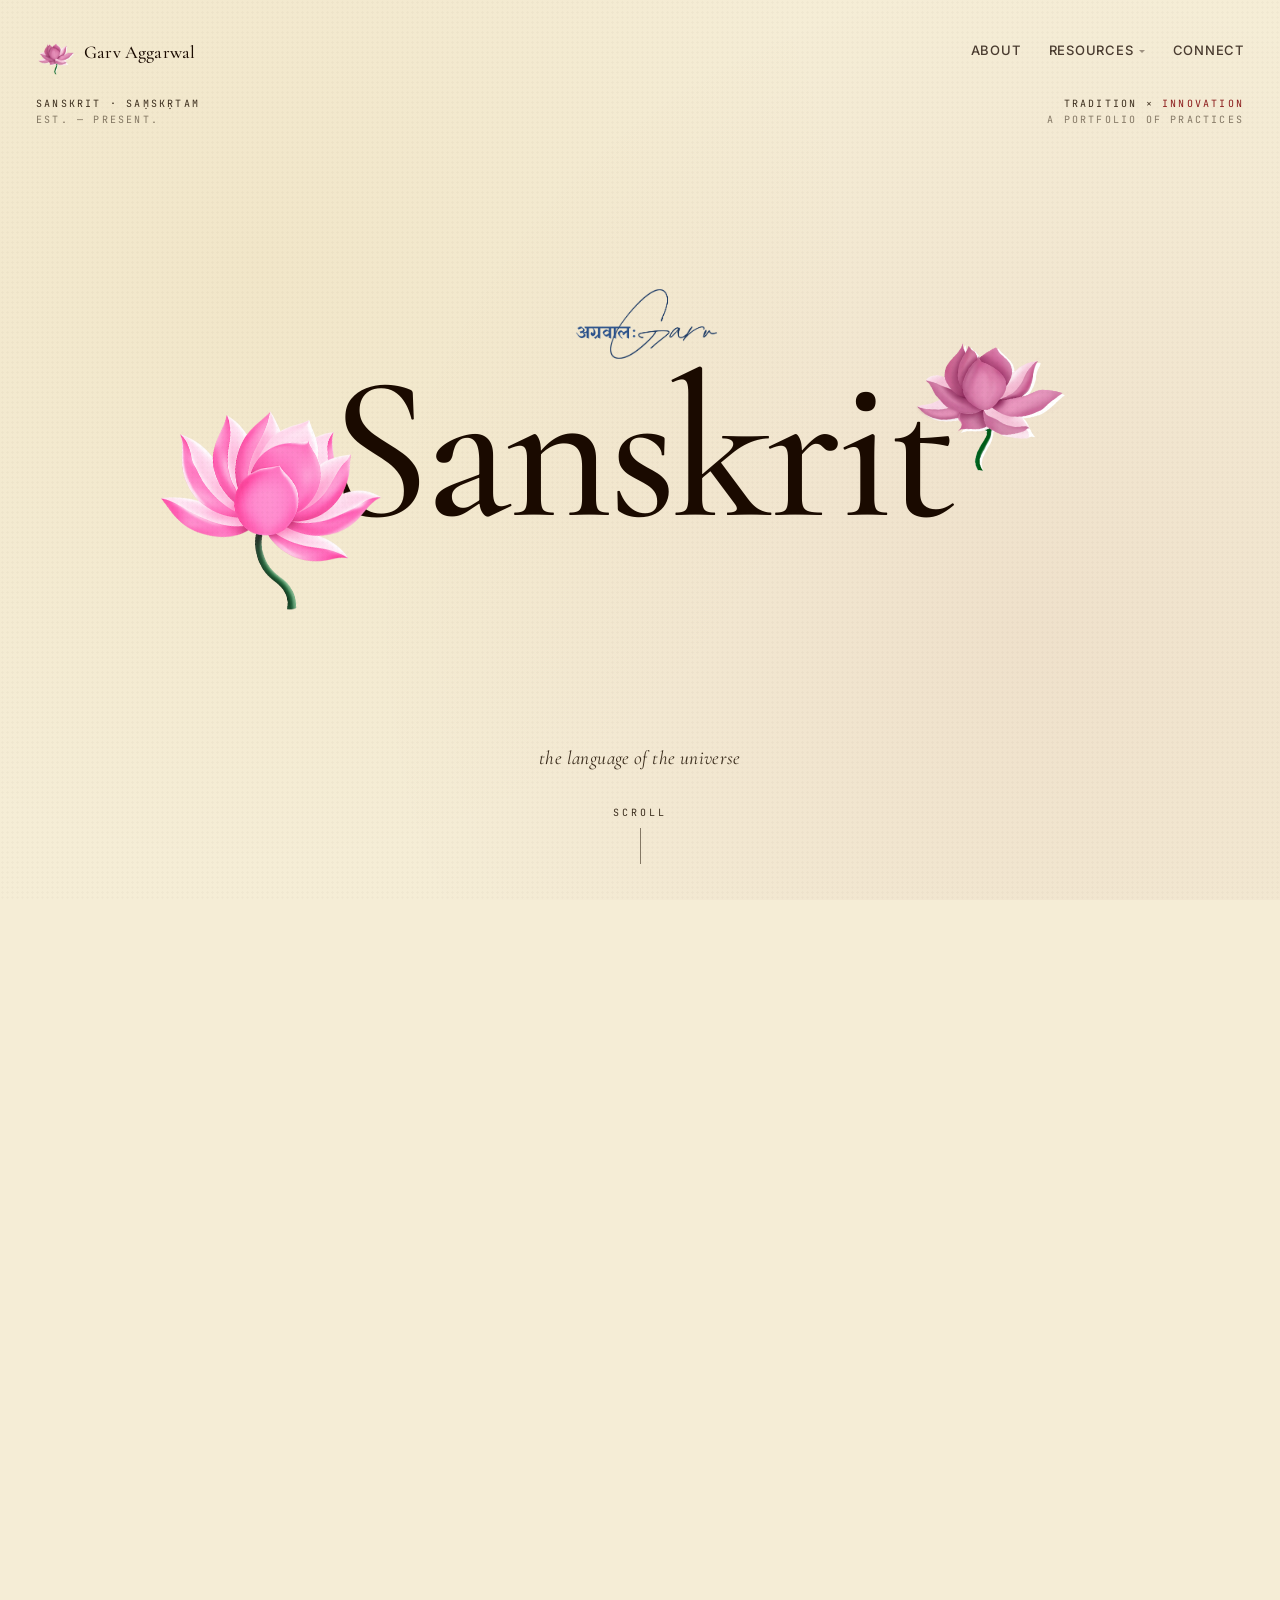
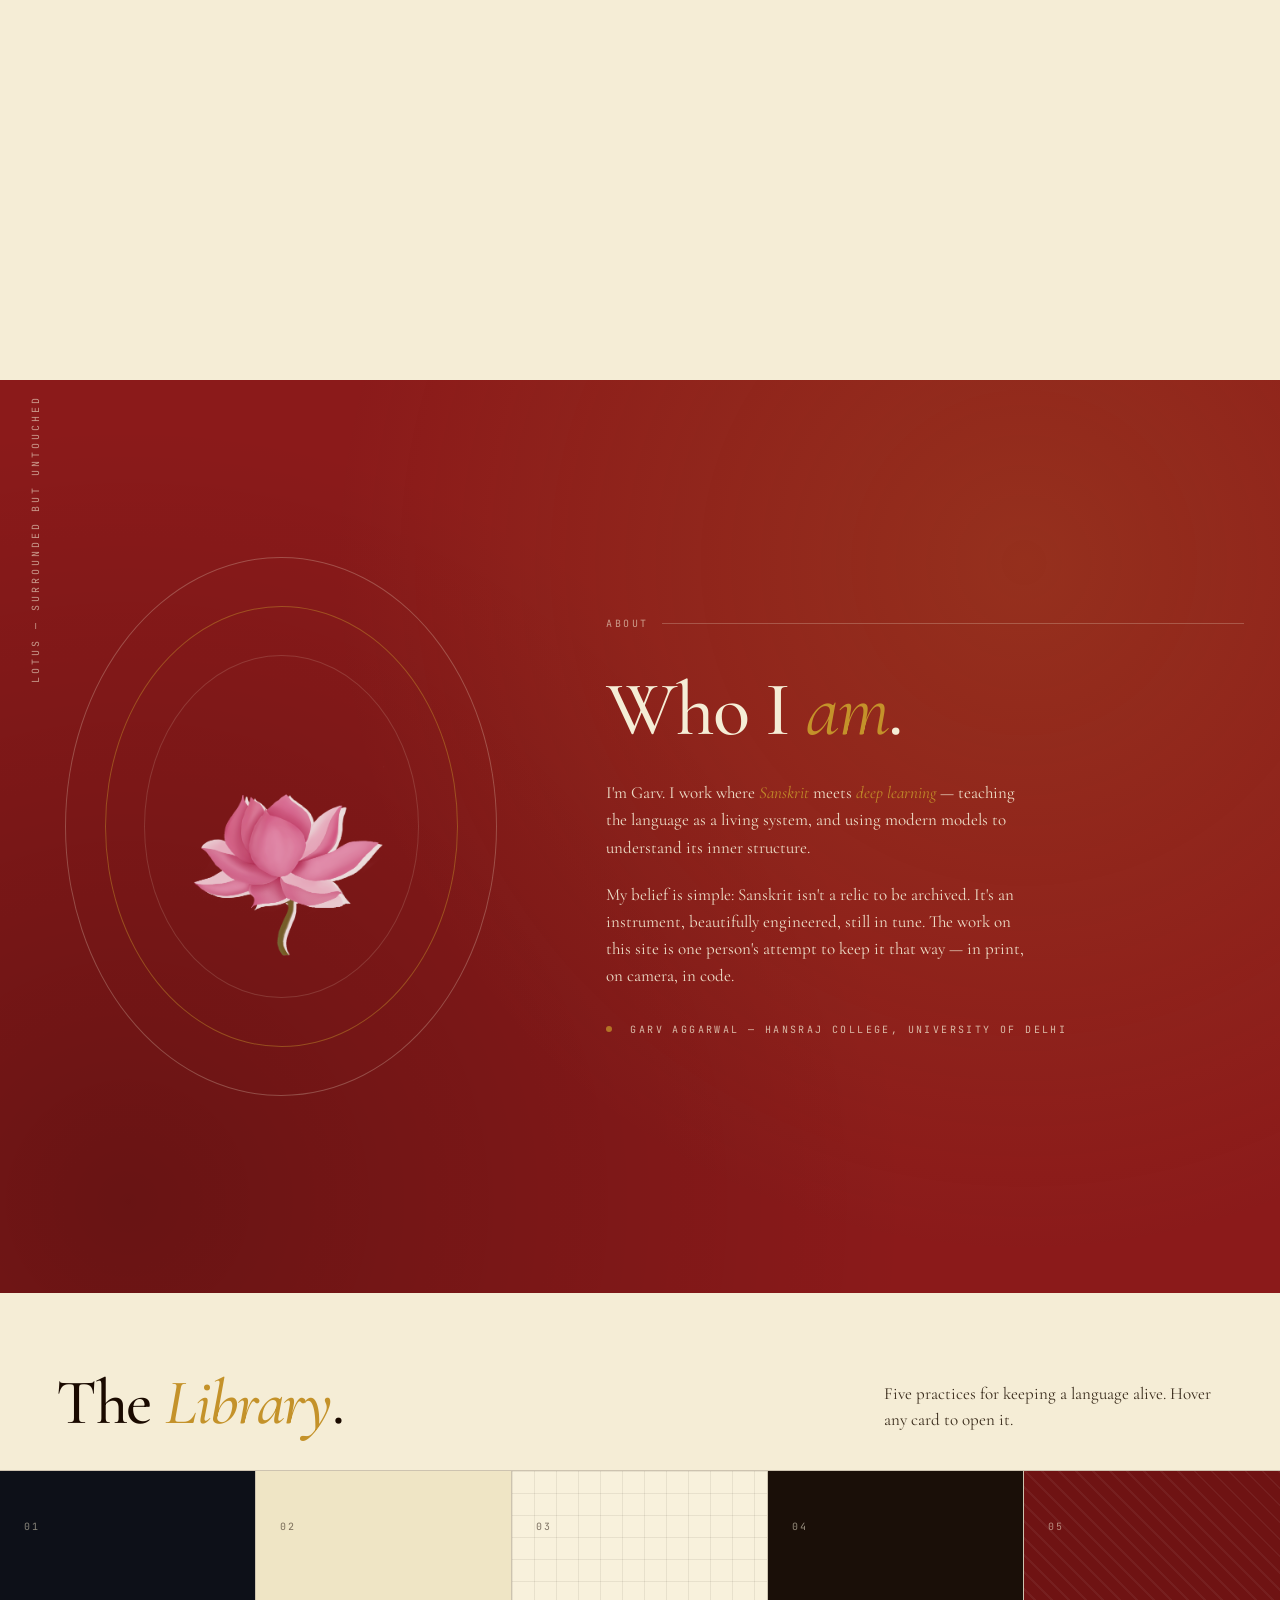
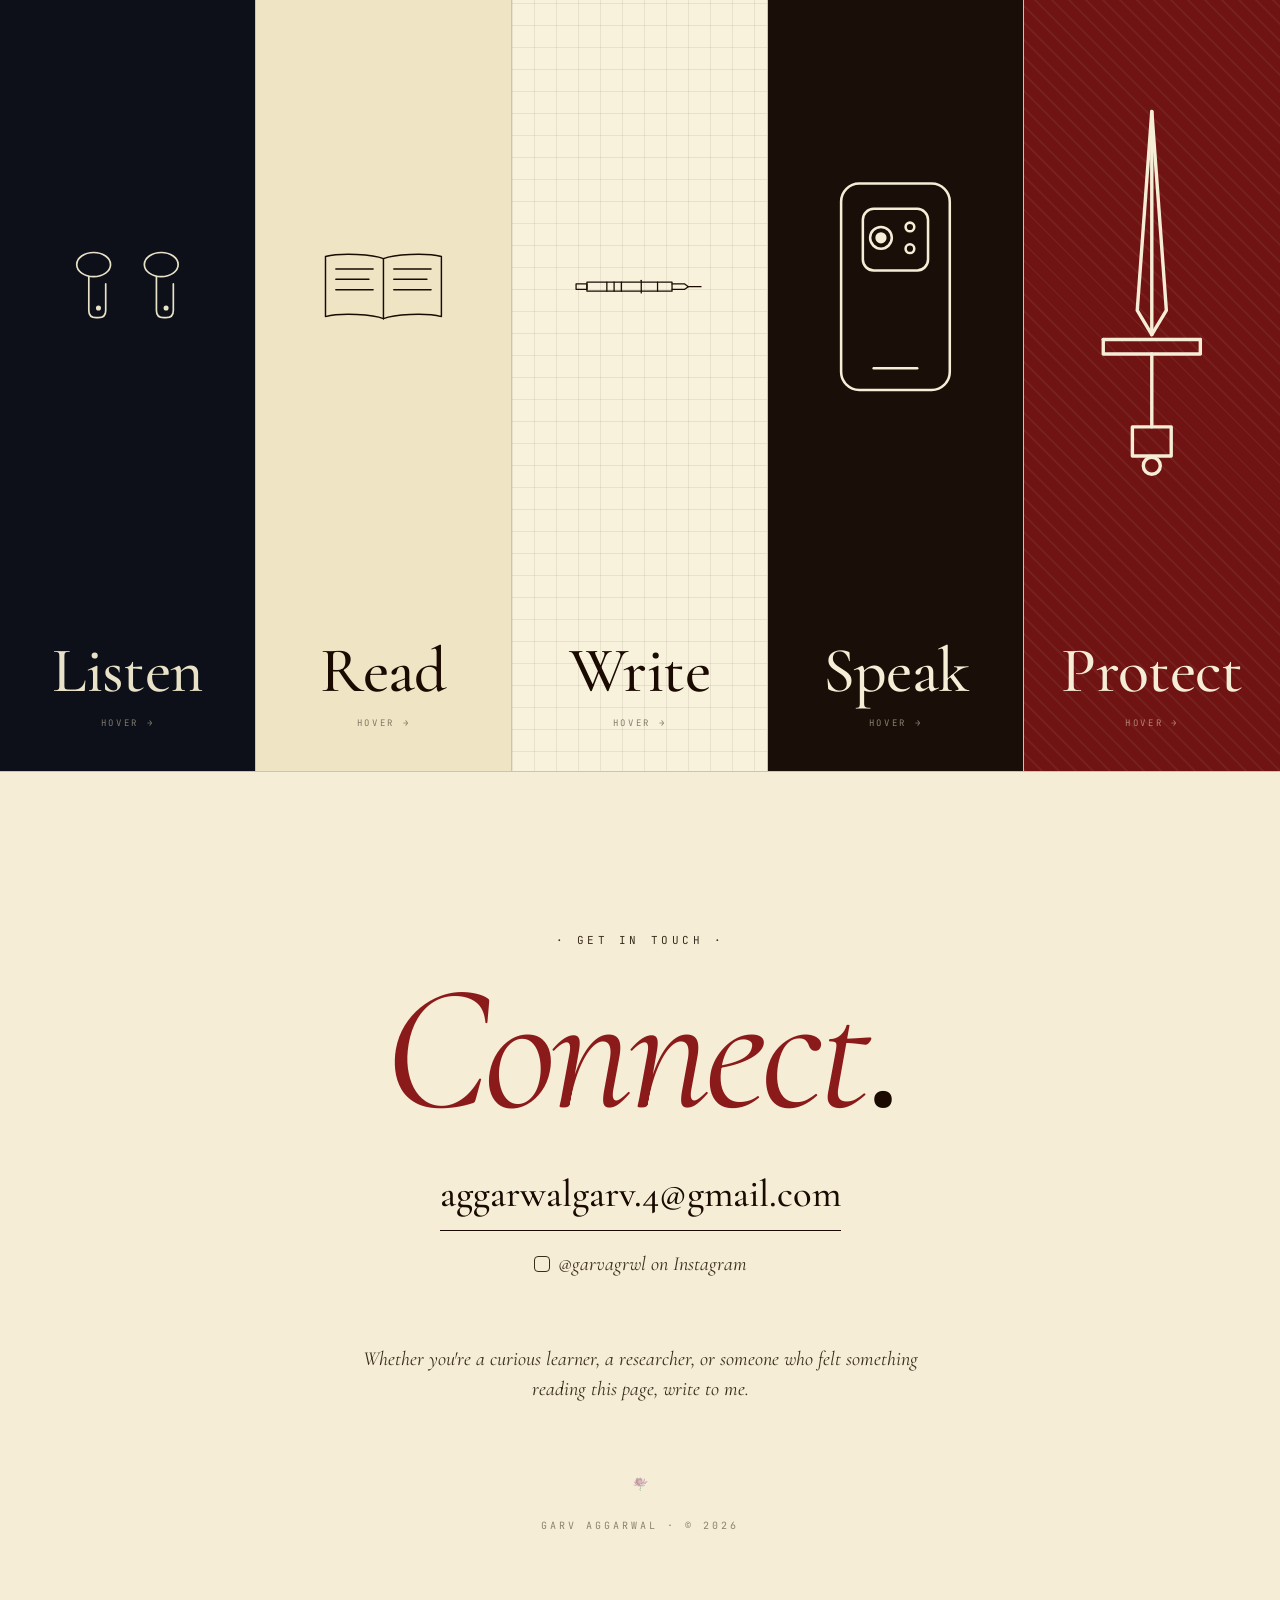
==== commit 3a50e0f3: "Fix hero subtitle overlapping scroll hint on mobile- raise bottom position. Co-Authored-By: Claude S" ====
--- a/index.html
+++ b/index.html
@@ -143,7 +143,10 @@
   height: clamp(140px, 22vh, 260px);
   border-radius:50%;
   object-fit:cover;
-  opacity: calc(1 - var(--scroll-p, 0) * 1.5);
+  filter:
+    sepia(calc(var(--scroll-p, 0)))
+    hue-rotate(calc(var(--scroll-p, 0) * 105deg))
+    saturate(calc(1 + var(--scroll-p, 0) * 3));
   pointer-events:none;
 }
 .hero-word{
@@ -605,6 +608,7 @@
 /* ===== mobile ========================================================= */
 @media (max-width:880px){
   .hero-meta-tl, .hero-meta-tr{ display:none; }
+  .hero-sub{ bottom: 24vh; }
 
   /* hero lotuses: vw-relative so they scale with the screen */
   .lotus.back{
@@ -662,7 +666,7 @@
     left: -7%;
     top: 52%;
   }
-  .hero-sub{ font-size: clamp(14px, 3.8vw, 18px); bottom:10vh; }
+  .hero-sub{ font-size: clamp(14px, 3.8vw, 18px); bottom: 26vh; }
 }
 </style>
 </head>
@@ -1092,16 +1096,15 @@
 
 /* Library card tap-to-flip on touch devices */
 if (window.matchMedia('(hover: none)').matches) {
-  document.querySelectorAll('.lib-card').forEach(function(card) {
+  const cards = document.querySelectorAll('.lib-card');
+  cards.forEach(function(card) {
     card.addEventListener('click', function() {
-      if (!card.classList.contains('is-tapped')) {
-        card.classList.add('is-tapped');
-      }
+      const isOpen = card.classList.contains('is-tapped');
+      cards.forEach(function(c) { c.classList.remove('is-tapped'); });
+      if (!isOpen) card.classList.add('is-tapped');
     });
     card.querySelectorAll('.btn').forEach(function(btn) {
-      btn.addEventListener('click', function(e) {
-        e.stopPropagation();
-      });
+      btn.addEventListener('click', function(e) { e.stopPropagation(); });
     });
   });
 }
--- a/shared.css
+++ b/shared.css
@@ -81,12 +81,14 @@
 }
 .nav .brand:hover{ opacity:.7; }
 .nav .brand .lotus{
-  width:22px; height:22px;
-  background:url("assets/lotus.png") center/contain no-repeat;
+  position:static;
+  width:38px; height:64px;
+  background:url("assets/lotus.png") center/auto 100% no-repeat;
 }
 .nav .brand .name{
   font-family:'Cormorant Garamond', serif;
   font-size:18px; letter-spacing:.01em; font-weight:500;
+  padding-top:5px;
 }
 .nav .brand .back-arrow{
   display:none;
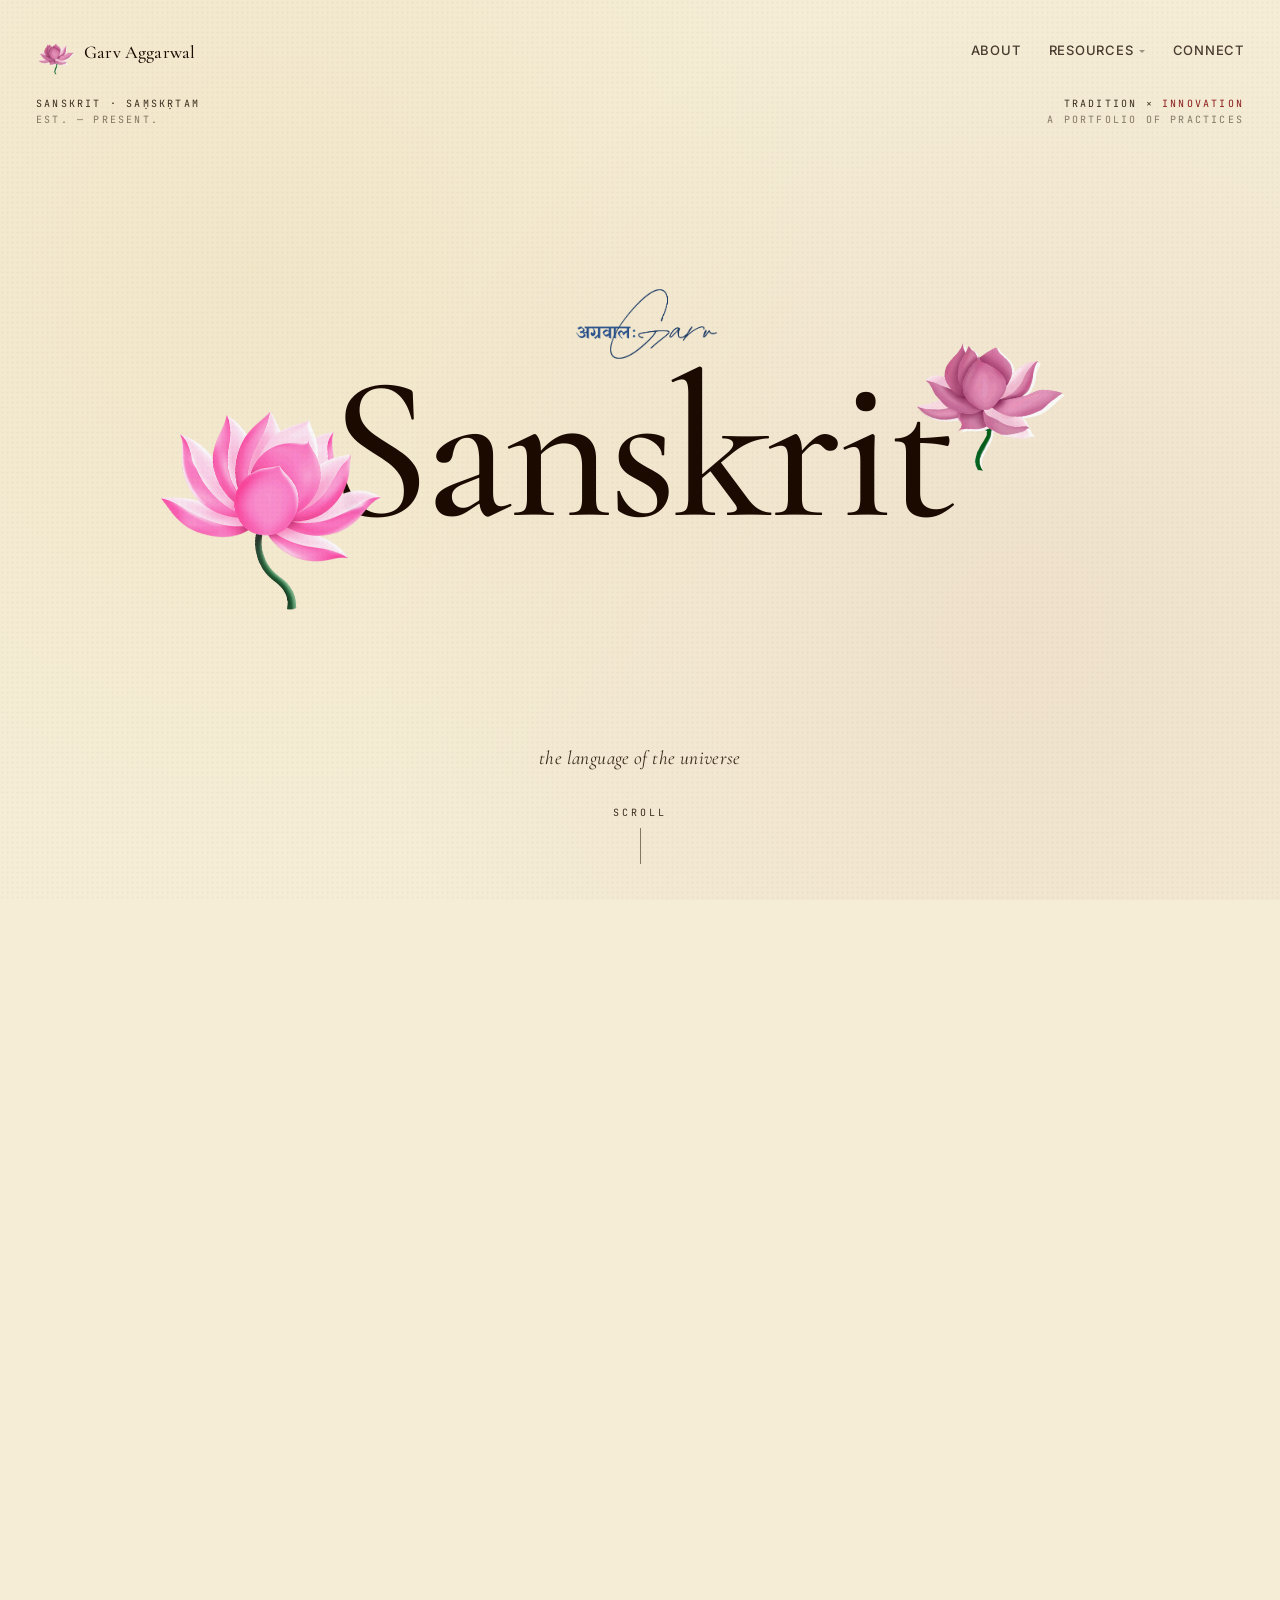
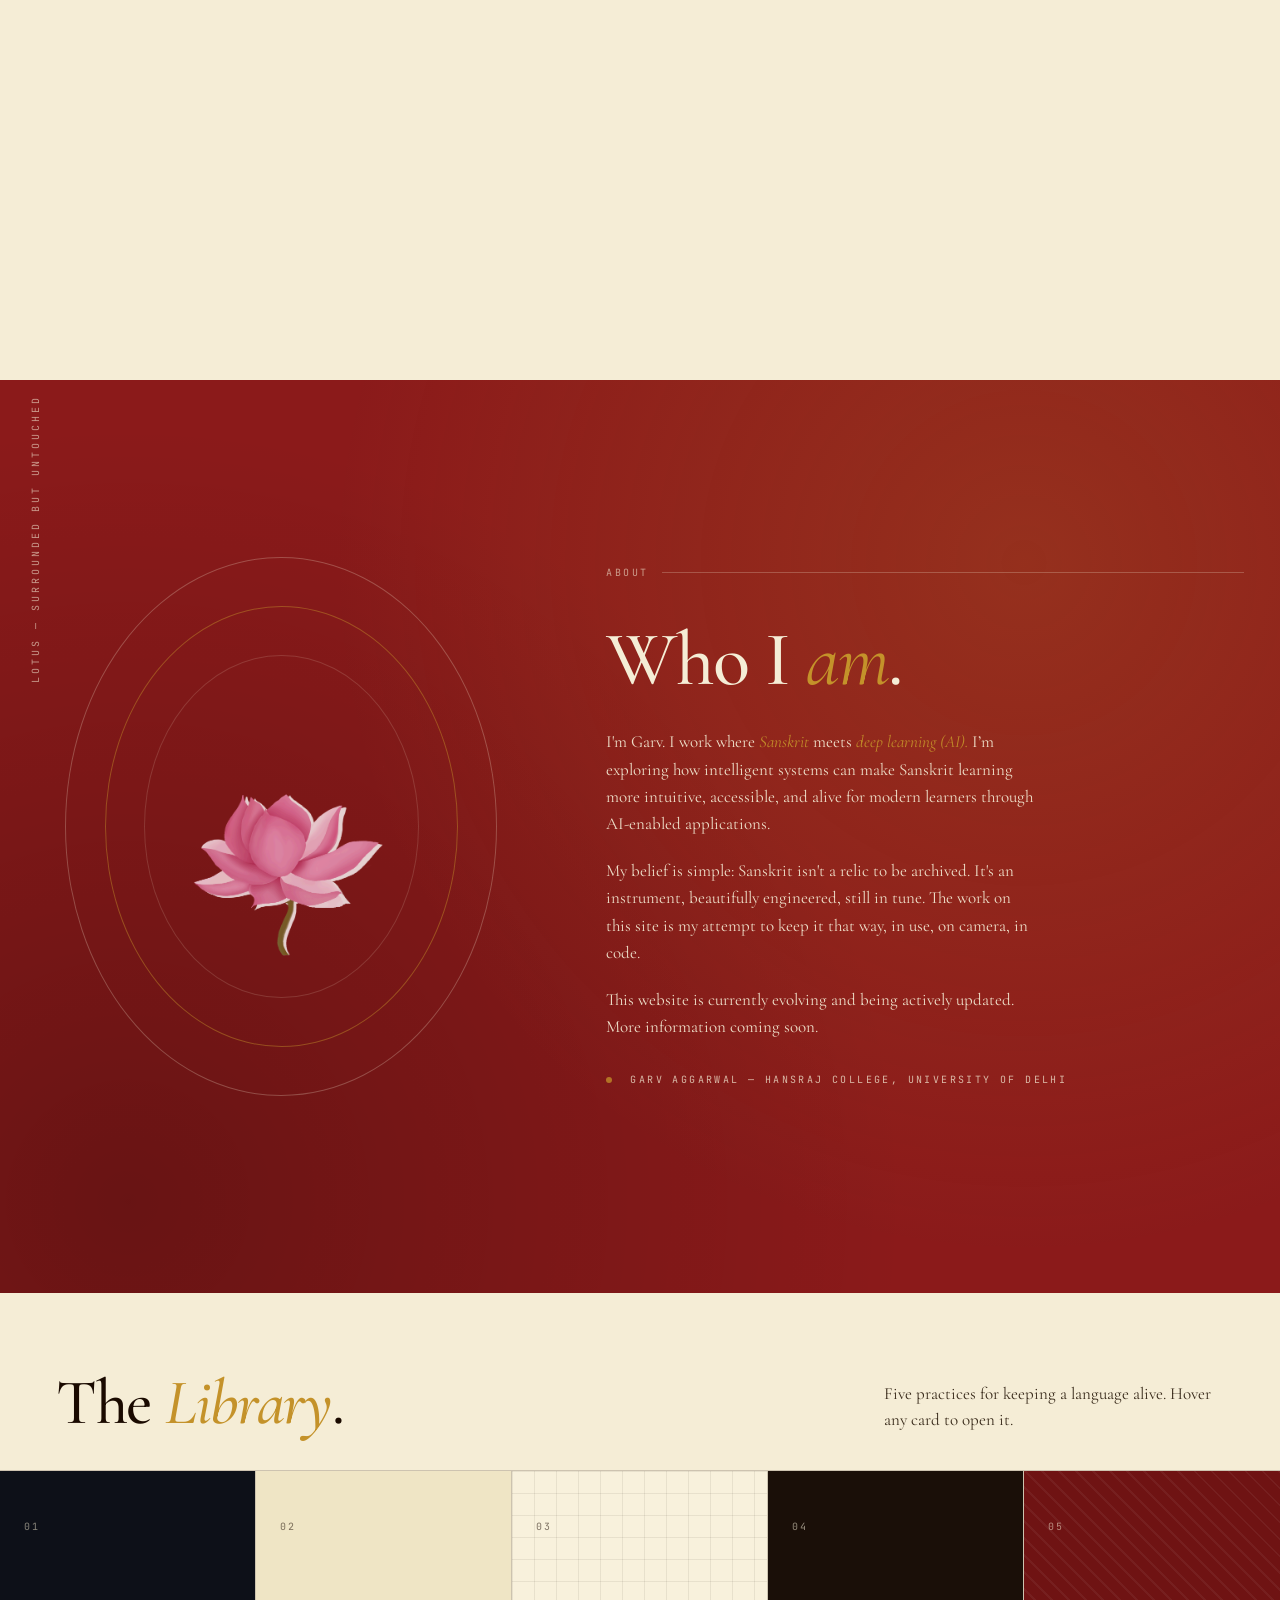
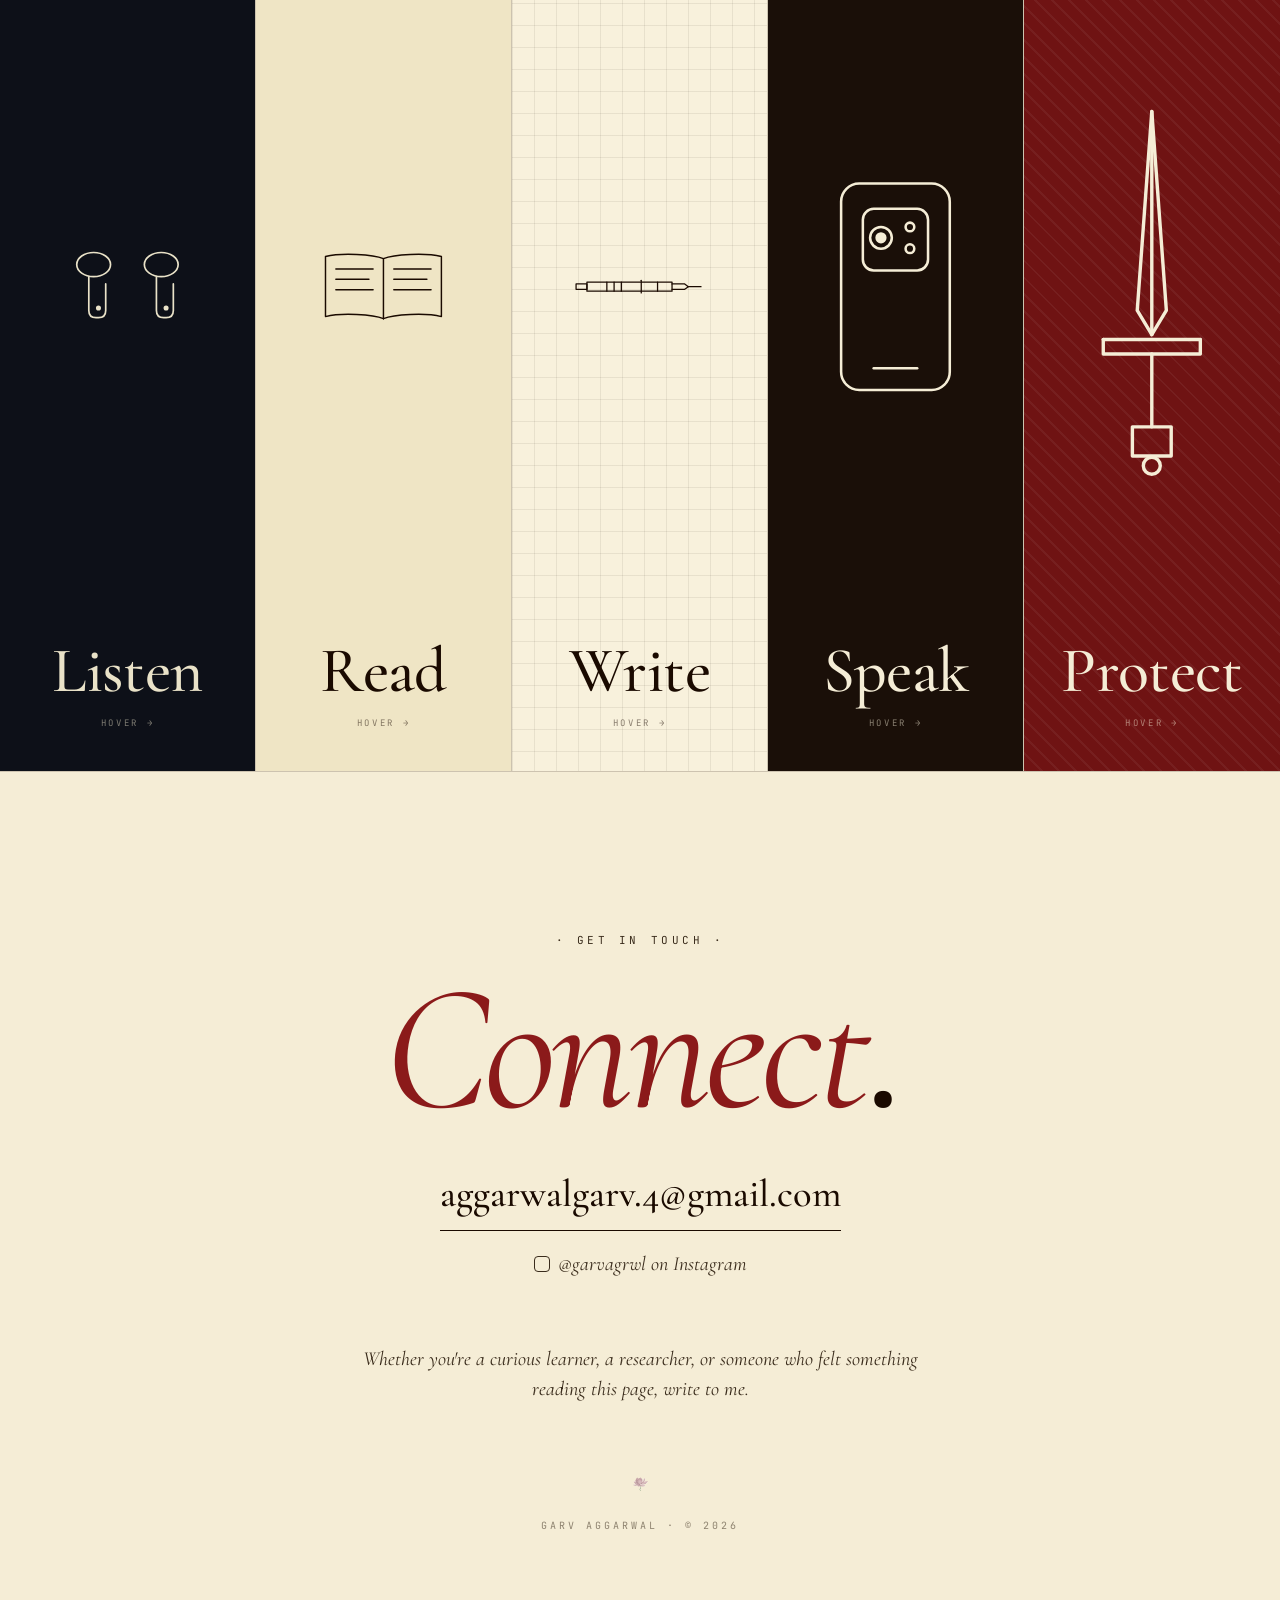
==== commit fd8a0f5e: "Hero Page- about section content changed. Library cards CTA button text modified." ====
--- a/index.html
+++ b/index.html
@@ -747,8 +747,9 @@
         <span>About</span><span class="rule"></span>
         </div>
         <h2 id="about-h">Who I <em>am</em>.</h2>
-        <p>I'm Garv. I work where <span class="accent">Sanskrit</span> meets <span class="accent">deep learning</span> — teaching the language as a living system, and using modern models to understand its inner structure.</p>
-        <p>My belief is simple: Sanskrit isn't a relic to be archived. It's an instrument, beautifully engineered, still in tune. The work on this site is one person's attempt to keep it that way — in print, on camera, in code.</p>
+        <p>I'm Garv. I work where <span class="accent">Sanskrit</span> meets <span class="accent">deep learning (AI).</span> I’m exploring how intelligent systems can make Sanskrit learning more intuitive, accessible, and alive for modern learners through AI-enabled applications.</p>
+        <p>My belief is simple: Sanskrit isn't a relic to be archived. It's an instrument, beautifully engineered, still in tune. The work on this site is my attempt to keep it that way, in use, on camera, in code.</p>
+        <p>This website is currently evolving and being actively updated. More information coming soon.</p>
         <div class="signature">
           <span class="dot"></span>
           <span>Garv Aggarwal — Hansraj College, University of Delhi</span>
@@ -841,7 +842,7 @@
           <div class="face back">
             <div class="back-ttl">Listen</div>
             <div class="back-cap">Recitations, conversations, the language as sound first.</div>
-            <a class="btn" href="pages/library-listen.html"><span class="lbl">Open podcast ↗</span></a>
+            <a class="btn" href="pages/library-listen.html"><span class="lbl">Open resources ↗</span></a>
           </div>
         </div>
       </div>
@@ -891,7 +892,7 @@
           <div class="face back">
             <div class="back-ttl">Write</div>
             <div class="back-cap">Essays, translations, notes — thought against the page.</div>
-            <a class="btn" href="pages/library-write.html"><span class="lbl">Open notebook ↗</span></a>
+            <a class="btn" href="pages/library-write.html"><span class="lbl">Open resources ↗</span></a>
           </div>
         </div>
       </div>
@@ -943,7 +944,7 @@
           <div class="face back">
             <div class="back-ttl">Protect</div>
             <div class="back-cap">Defending the language — against neglect, slow forgetting.</div>
-            <a class="btn" href="pages/library-protect.html"><span class="lbl">Open manifesto ↗</span></a>
+            <a class="btn" href="pages/library-protect.html"><span class="lbl">Read ↗</span></a>
           </div>
         </div>
       </div>
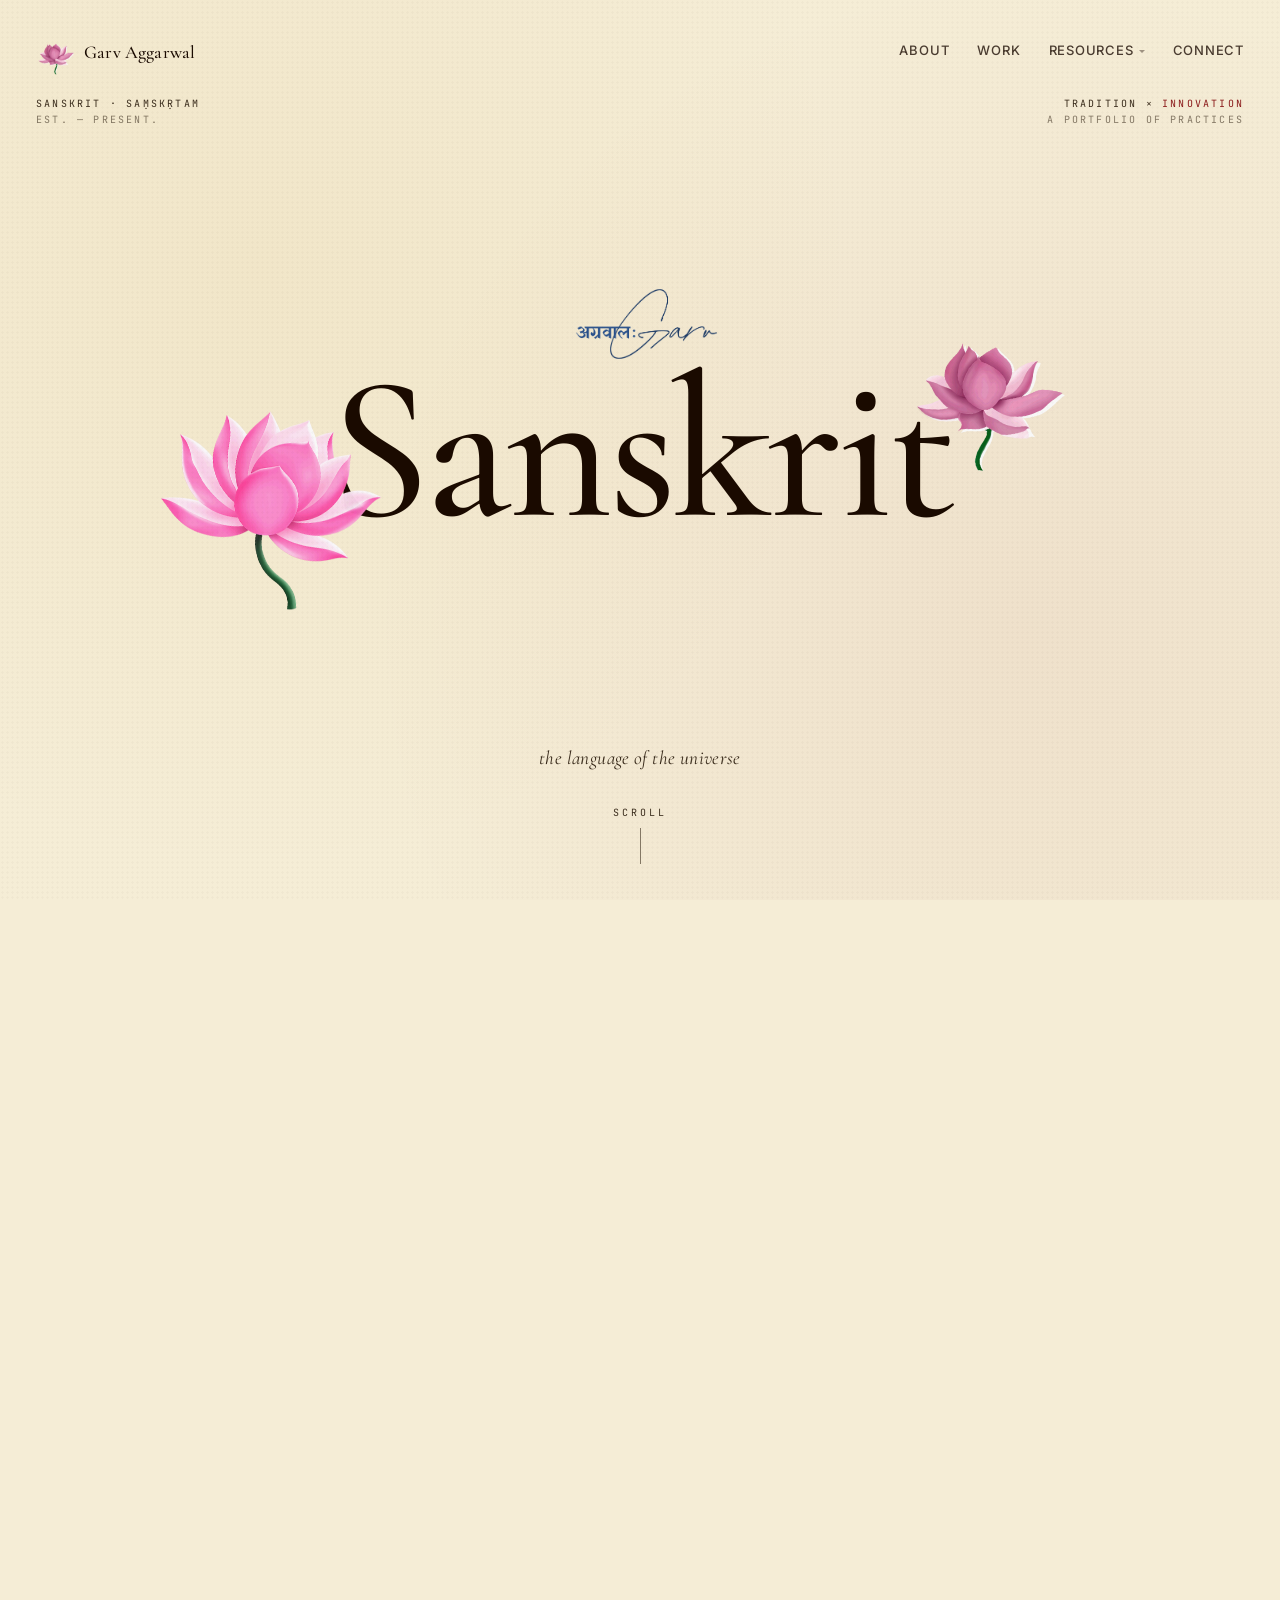
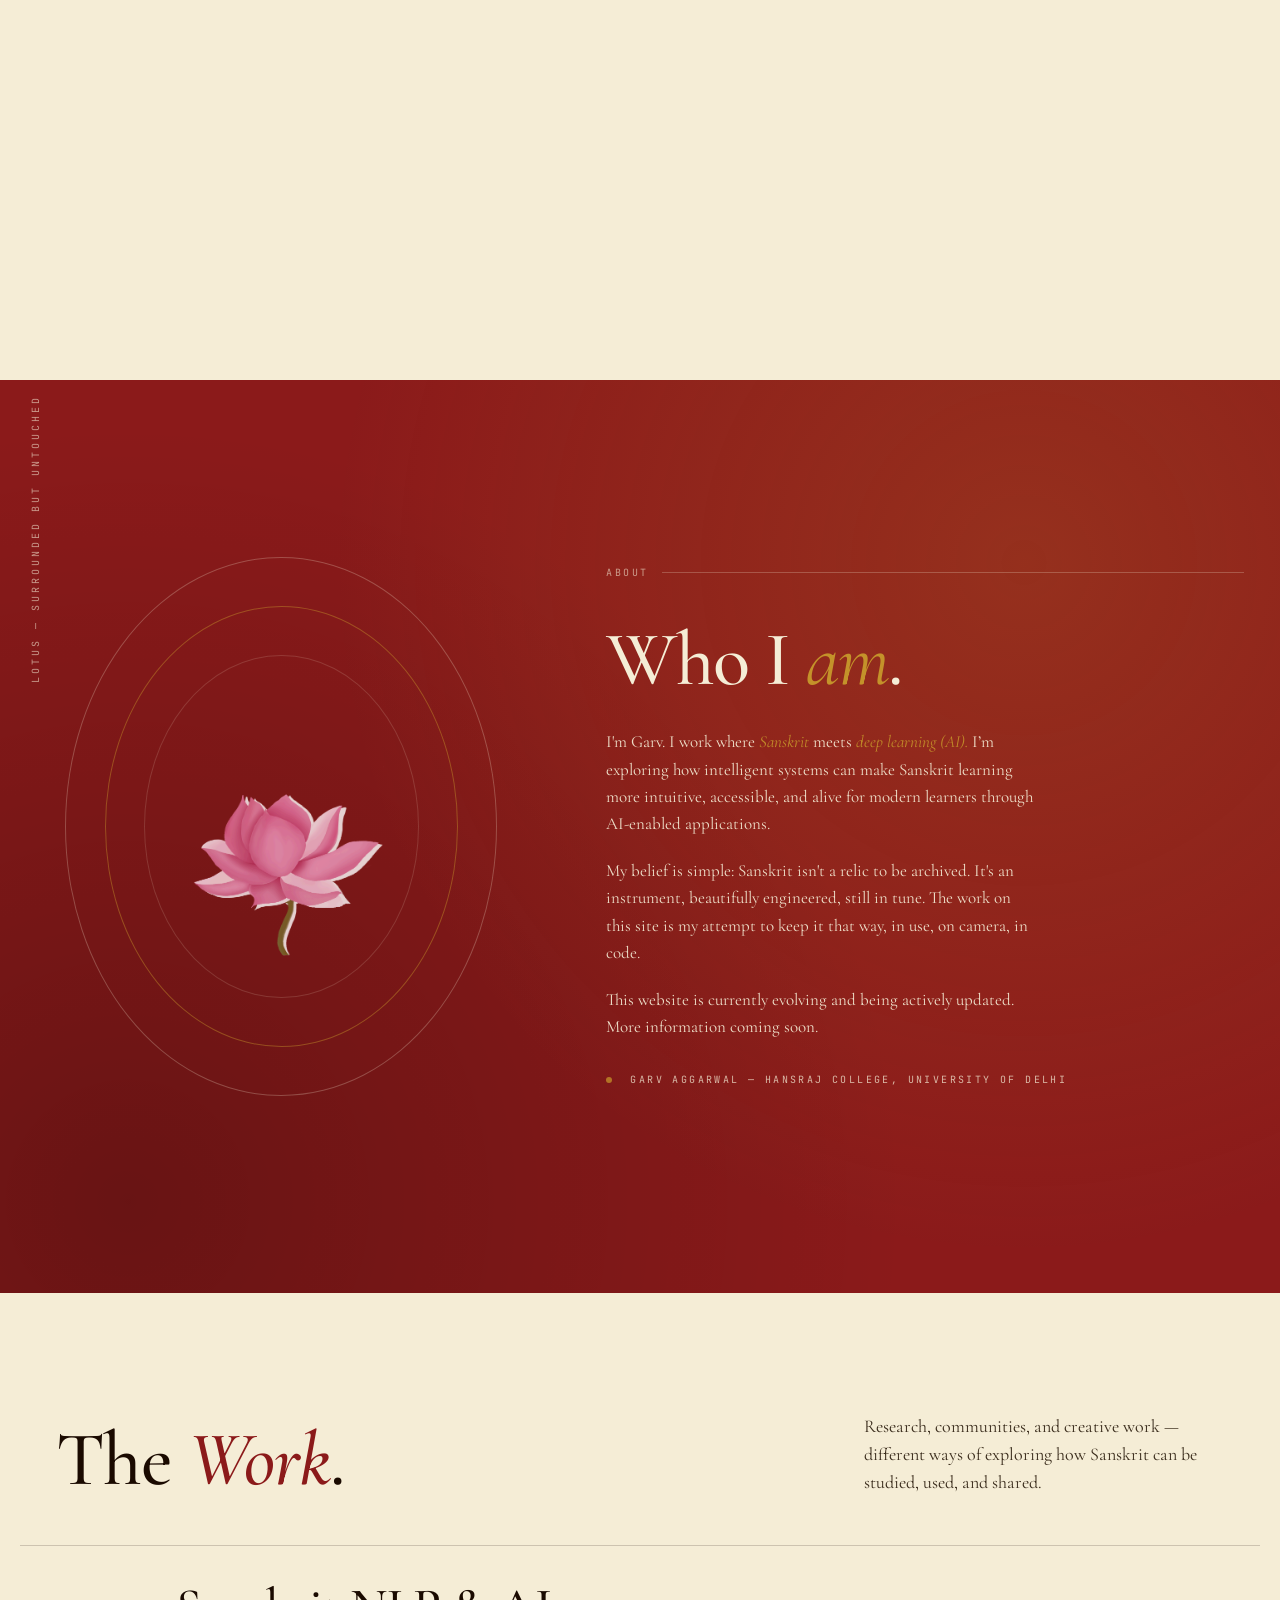
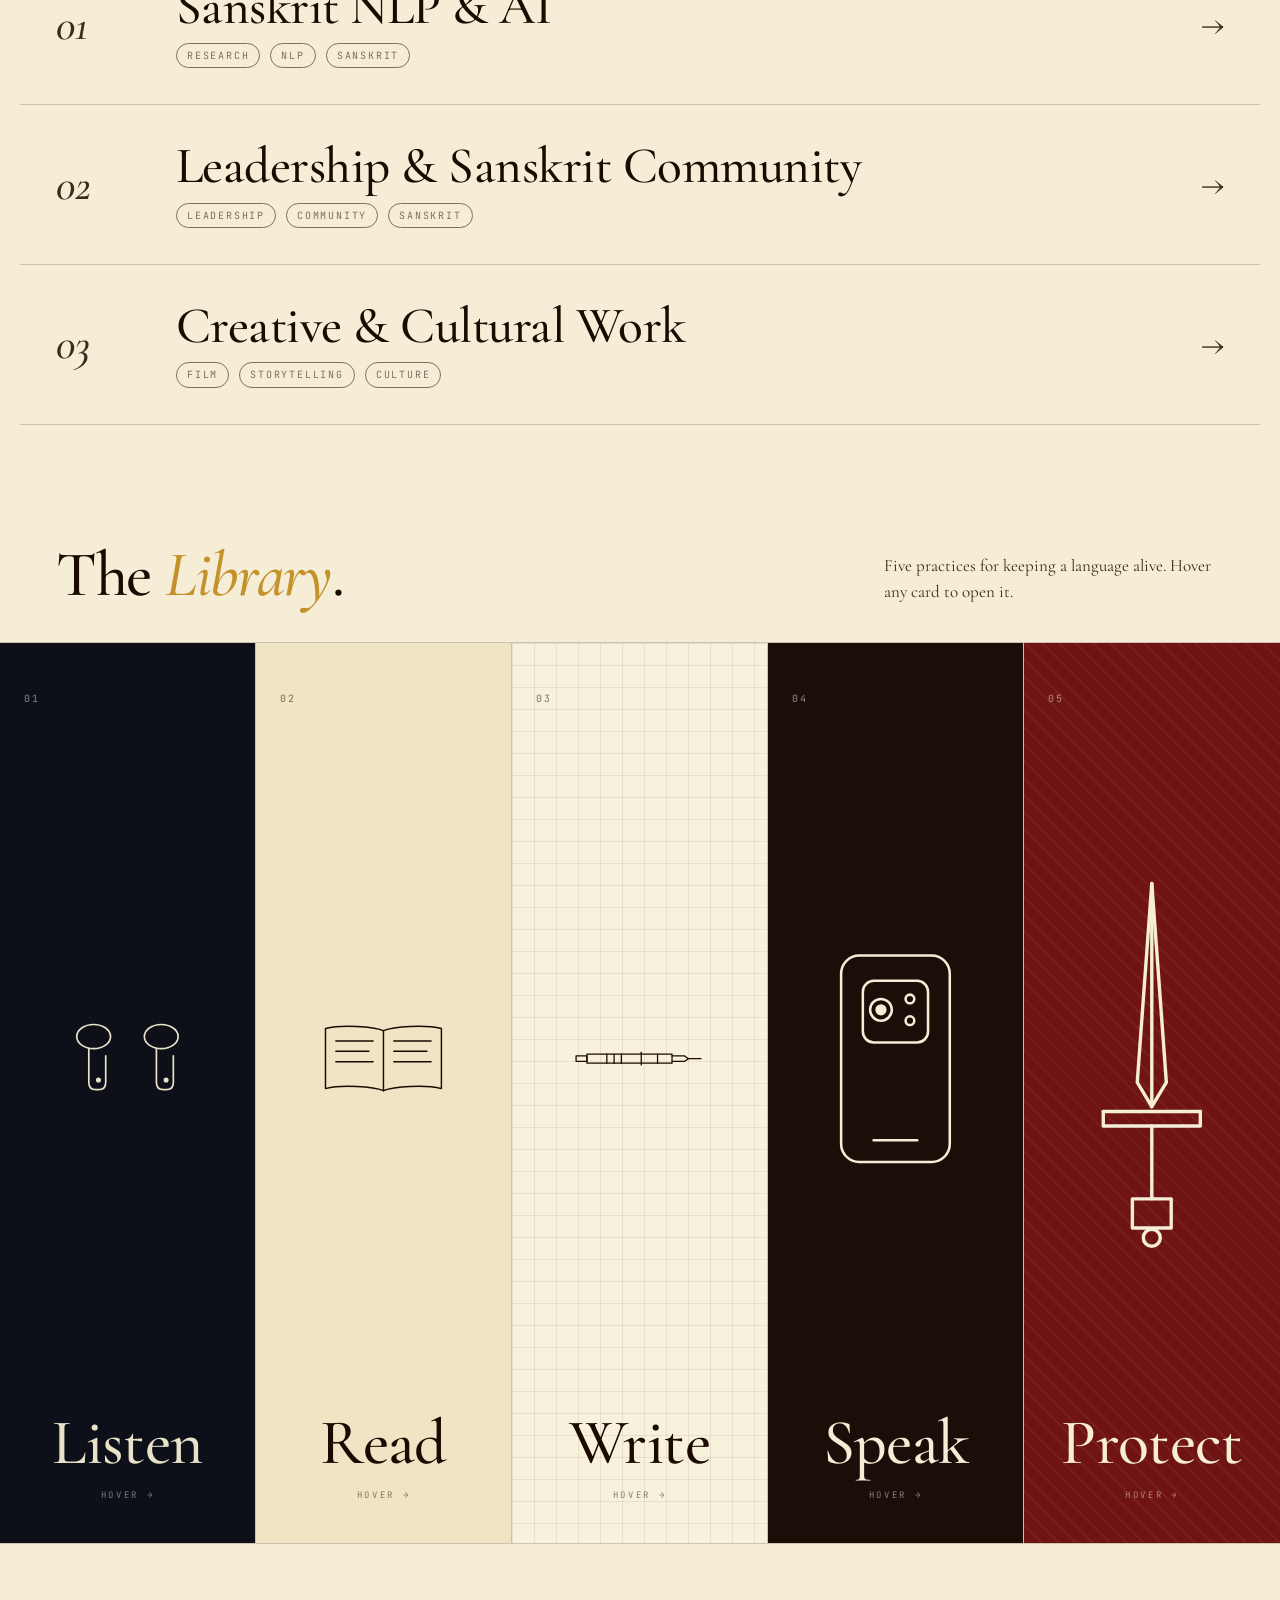
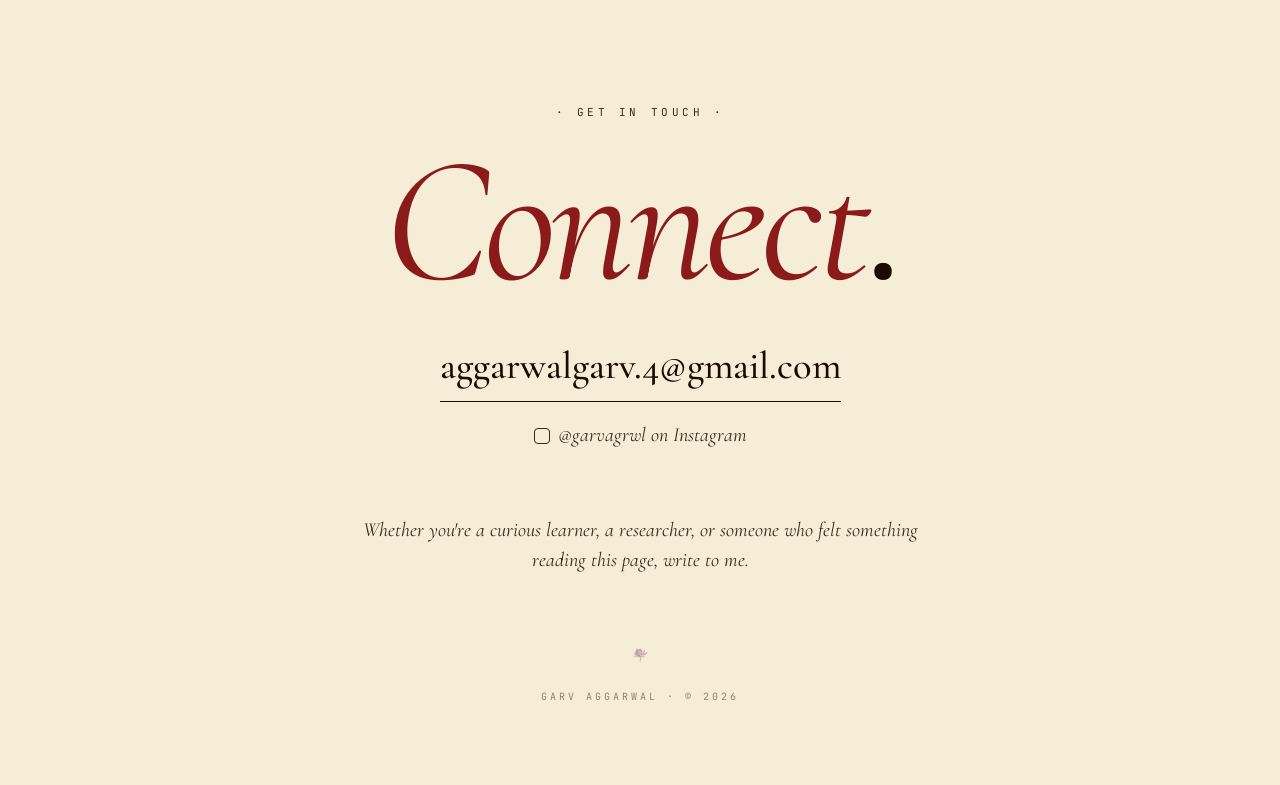
==== commit 2653a9ec: "Work section + 3 new pages- NLP, Vivakshu, Short Film" ====
--- a/index.html
+++ b/index.html
@@ -759,57 +759,45 @@
   </section>
 
   <!-- =========================== WORK ============================= -->
-  <!--
   <section class="block work" id="work" aria-labelledby="work-h">
     <div class="head">
       <h2 id="work-h">The <em>Work</em>.</h2>
-      <p class="lede">Four practices. They overlap more than the labels suggest — each one is a different angle on the same question.</p>
+      <p class="lede">Research, communities, and creative work — different ways of exploring how Sanskrit can be studied, used, and shared.</p>
     </div>
     <div class="chapters">
 
-      <a class="chapter" href="pages/work-short-films.html">
+      <a class="chapter" href="pages/work-nlp.html">
         <div class="num">01</div>
         <div>
-          <div class="ttl">Short Films</div>
-          <div class="desc">Scripting, acting, editing in Premiere Pro and DaVinci Resolve. Stories built around language as character.</div>
-          <div class="tags"><span>Direction</span><span>Script</span><span>Edit</span></div>
+          <div class="ttl">Sanskrit NLP &amp; AI</div>
+          <div class="desc">Sanskrit NLP research including Grammar Error Correction, dataset curation, ByT5-Sanskrit, and LoRA-based fine-tuning.</div>
+          <div class="tags"><span>Research</span><span>NLP</span><span>Sanskrit</span></div>
         </div>
-        <div class="arrow">→</div>
+        <div class="arrow" aria-hidden="true">→</div>
       </a>
 
-      <a class="chapter" href="pages/work-nlp.html">
+      <a class="chapter" href="pages/work-leadership.html">
         <div class="num">02</div>
         <div>
-          <div class="ttl">Deep Learning &amp; NLP</div>
-          <div class="desc">Sanskrit language models, morphological parsing, embedding the deep structure of an ancient grammar into modern architectures.</div>
-          <div class="tags"><span>Research</span><span>NLP</span><span>Sanskrit</span></div>
+          <div class="ttl">Leadership &amp; Sanskrit Community</div>
+          <div class="desc">Building spaces for Sanskrit conversation, debate, and community engagement through Vivakshu and वाग्वर्धिनी.</div>
+          <div class="tags"><span>Leadership</span><span>Community</span><span>Sanskrit</span></div>
         </div>
-        <div class="arrow">→</div>
+        <div class="arrow" aria-hidden="true">→</div>
       </a>
 
-      <a class="chapter" href="pages/work-education.html">
+      <a class="chapter" href="pages/work-creative.html">
         <div class="num">03</div>
         <div>
-          <div class="ttl">Sanskrit Education</div>
-          <div class="desc">A YouTube podcast, ongoing teaching, and a growing shelf of public resources — so the door stays open for the next curious person.</div>
-          <div class="tags"><span>Podcast</span><span>Teaching</span><span>Public</span></div>
+          <div class="ttl">Creative &amp; Cultural Work</div>
+          <div class="desc">Storytelling and cultural work through short films, from scripting and acting to editing.</div>
+          <div class="tags"><span>Film</span><span>Storytelling</span><span>Culture</span></div>
         </div>
-        <div class="arrow">→</div>
-      </a>
-
-      <a class="chapter" href="pages/work-ai-platform.html">
-        <div class="num">04</div>
-        <div>
-          <div class="ttl">AI Platform <span class="status">in build</span></div>
-          <div class="desc">An AI-enabled Sanskrit learning platform — adaptive lessons, model-assisted reading, dictionaries that understand context. Currently in build.</div>
-          <div class="tags"><span>Product</span><span>AI</span><span>Education</span></div>
-        </div>
-        <div class="arrow">→</div>
+        <div class="arrow" aria-hidden="true">→</div>
       </a>
 
     </div>
   </section>
-  -->
 
   <!-- =========================== LIBRARY ========================== -->
   <section class="block library" id="resources" aria-labelledby="lib-h">
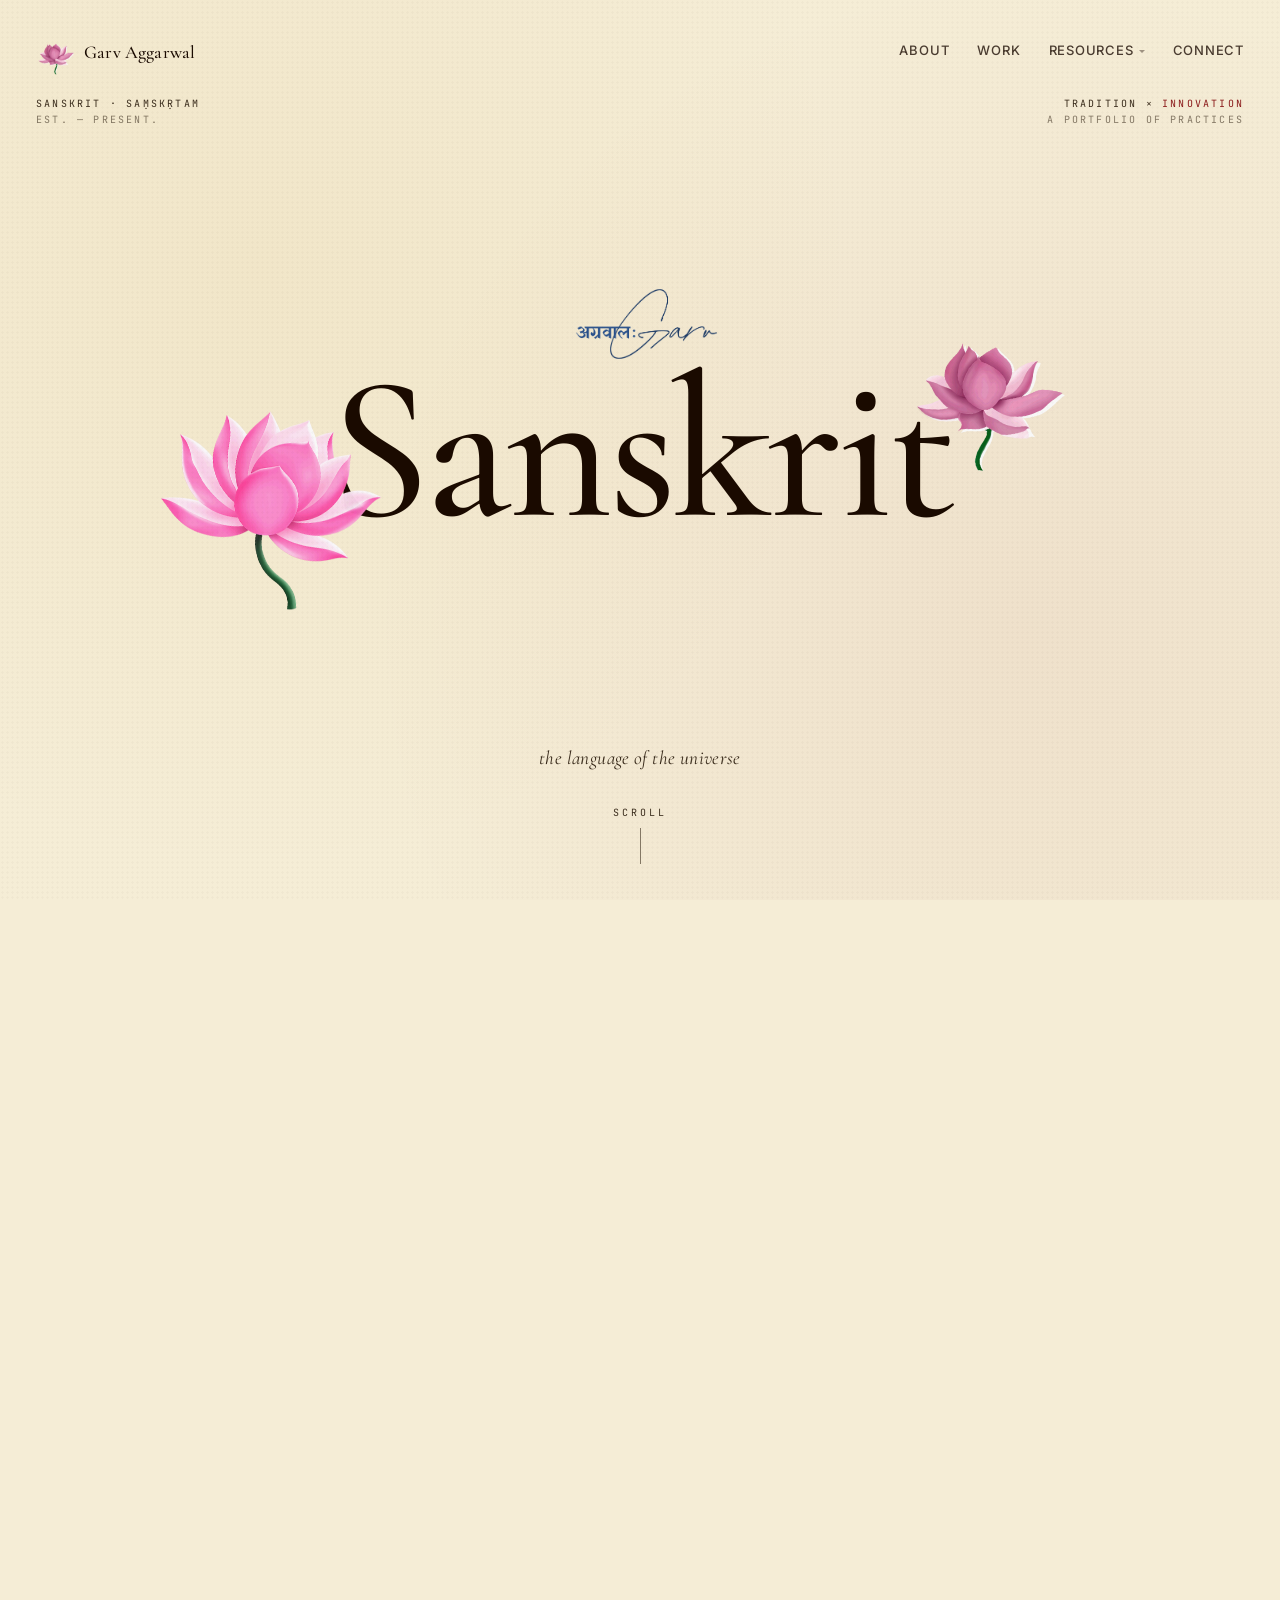
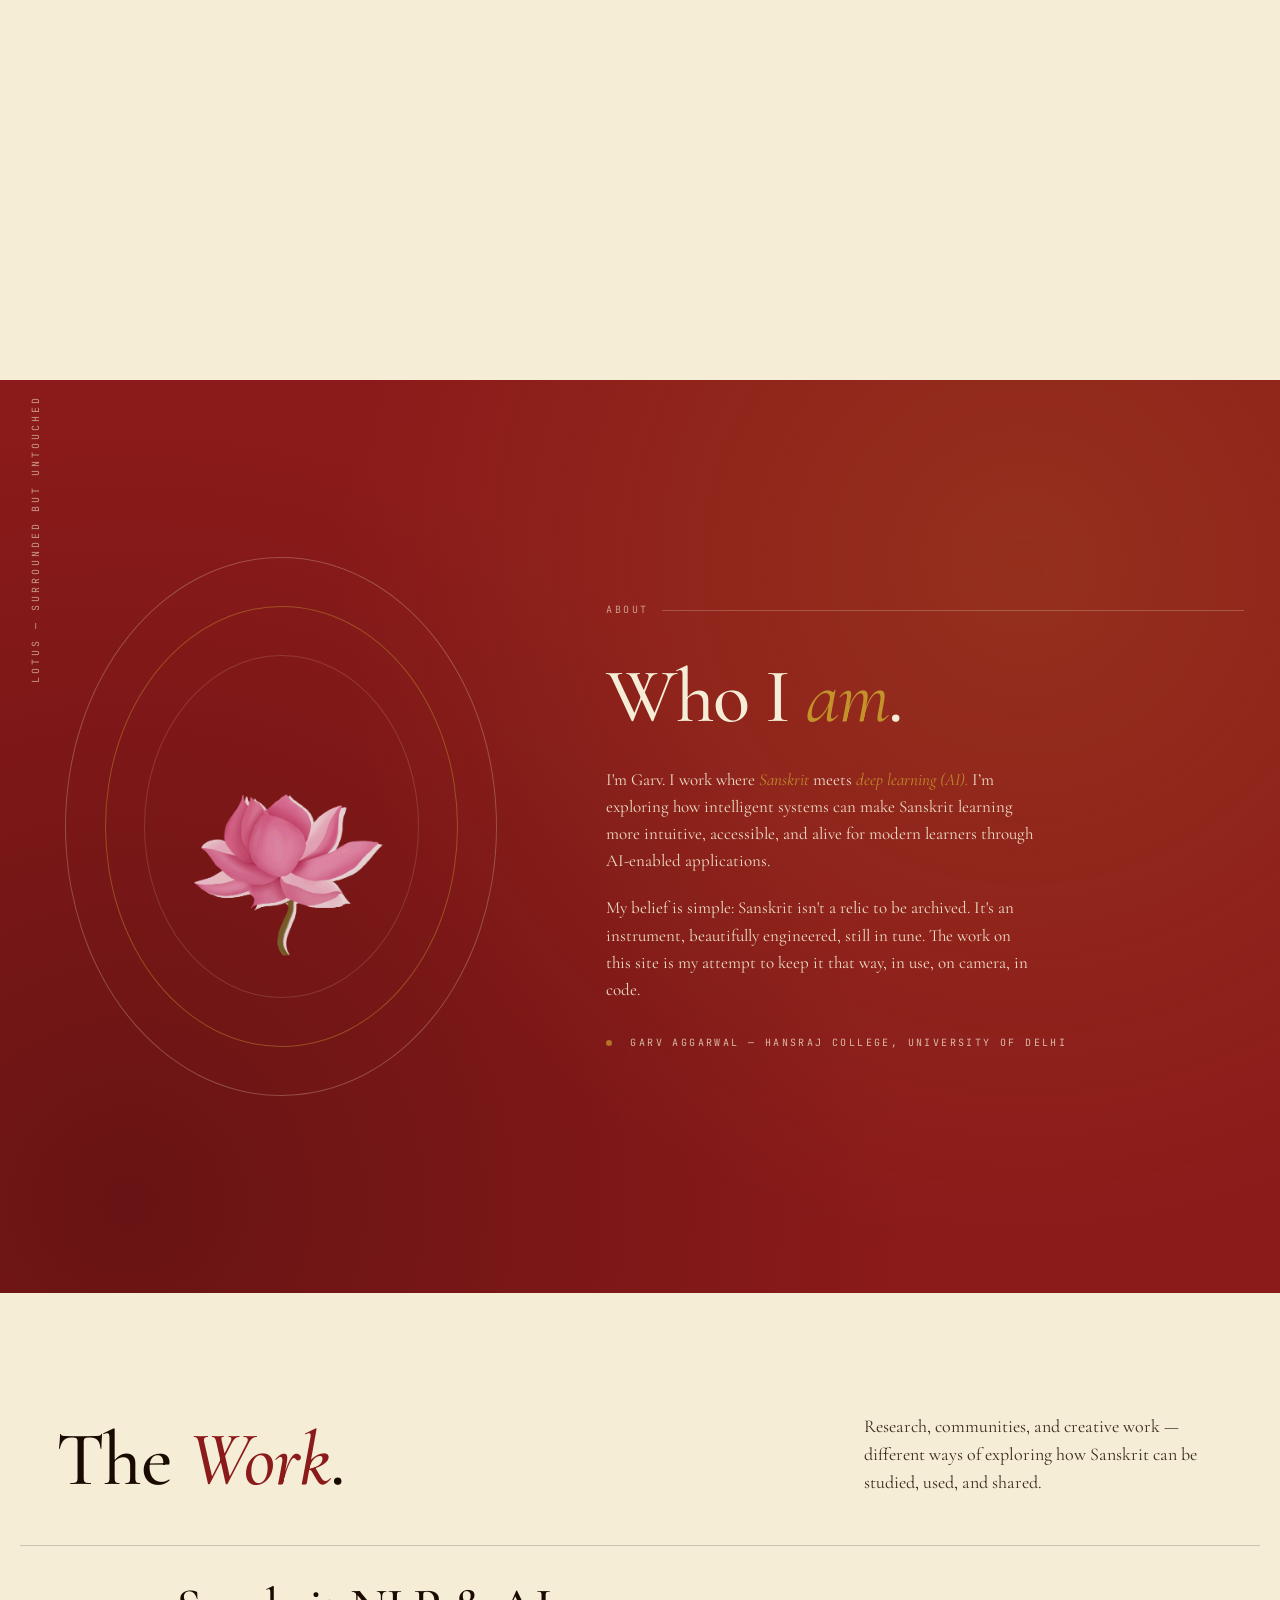
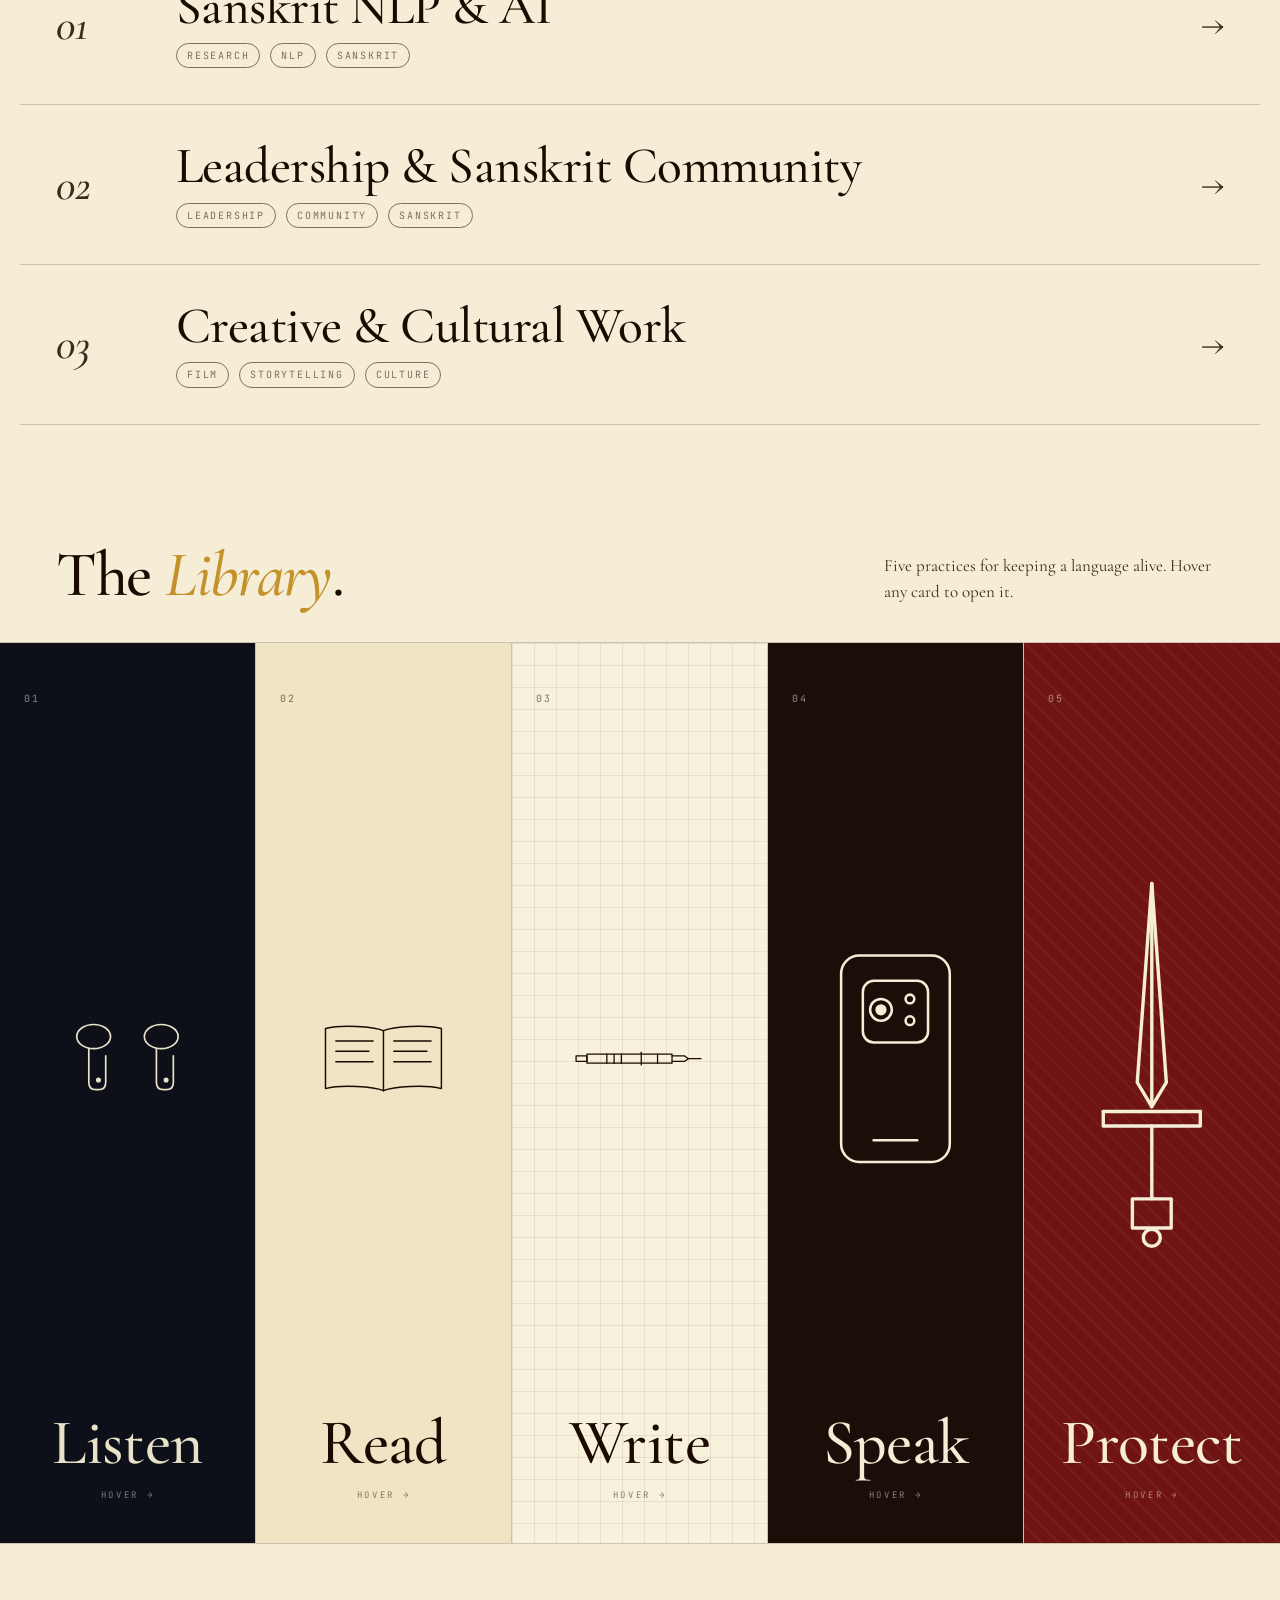
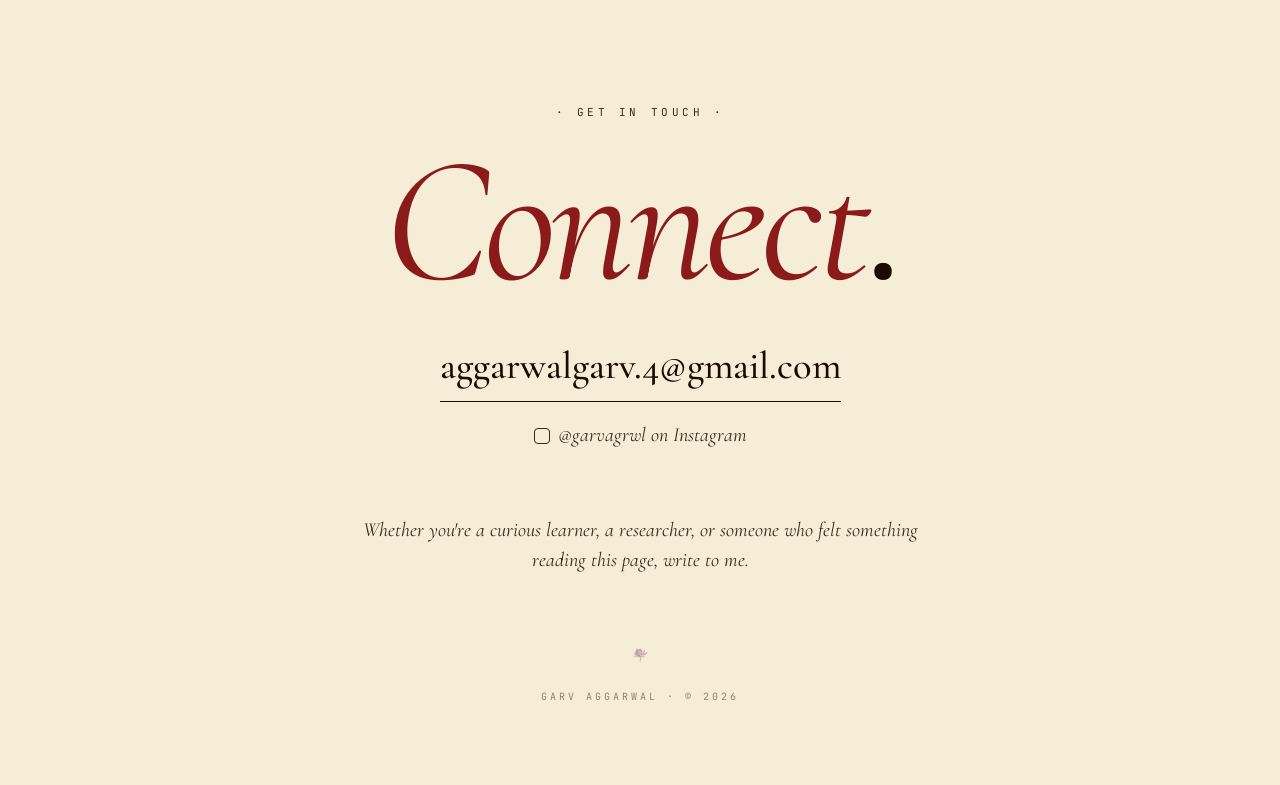
==== commit 8ee59da2: "Text updates" ====
--- a/index.html
+++ b/index.html
@@ -380,9 +380,16 @@
 }
 .chapter:hover{ background:var(--ink); color:var(--paper); padding-top:48px; padding-bottom:48px; }
 .chapter:hover .arrow{ color:var(--gold); transform: translateX(8px); }
-.chapter:hover .desc{ opacity:1; max-height:80px; margin-top:10px; }
+.chapter:hover .desc{ opacity:1; max-height:140px; margin-top:10px; }
 .chapter:hover .tags{ opacity:.9; }
 .chapter:hover .num{ color:var(--gold); }
+
+/* Mobile: expanded state class mirrors hover */
+.chapter.is-expanded{ background:var(--ink); color:var(--paper); padding-top:48px; padding-bottom:48px; }
+.chapter.is-expanded .arrow{ color:var(--gold); transform: translateX(8px); }
+.chapter.is-expanded .desc{ opacity:1; max-height:140px; margin-top:10px; }
+.chapter.is-expanded .tags{ opacity:.9; }
+.chapter.is-expanded .num{ color:var(--gold); }
 
 .chapter .num{
   font-family:'Cormorant Garamond', serif; font-style:italic; font-weight:500;
@@ -636,6 +643,9 @@
   .work{ padding:80px 0 20px; }
   .work .head, .library .head{ flex-direction:column; align-items:flex-start; padding:0 22px 28px; }
   .chapter{ grid-template-columns: 56px 1fr 28px; gap:18px; padding:24px 22px; }
+  /* Ensure chapter content is visible when expanded on mobile */
+  .chapter.is-expanded .desc{ opacity:1; max-height:140px; margin-top:10px; }
+  .chapter.is-expanded .tags{ opacity:.9; }
 
   /* library lede text swap */
   .lede-mobile{ display:inline; }
@@ -749,7 +759,7 @@
         <h2 id="about-h">Who I <em>am</em>.</h2>
         <p>I'm Garv. I work where <span class="accent">Sanskrit</span> meets <span class="accent">deep learning (AI).</span> I’m exploring how intelligent systems can make Sanskrit learning more intuitive, accessible, and alive for modern learners through AI-enabled applications.</p>
         <p>My belief is simple: Sanskrit isn't a relic to be archived. It's an instrument, beautifully engineered, still in tune. The work on this site is my attempt to keep it that way, in use, on camera, in code.</p>
-        <p>This website is currently evolving and being actively updated. More information coming soon.</p>
+        
         <div class="signature">
           <span class="dot"></span>
           <span>Garv Aggarwal — Hansraj College, University of Delhi</span>
@@ -1097,6 +1107,33 @@
     });
   });
 }
+
+/* Work chapter tap-to-expand on touch devices */
+if (window.matchMedia('(hover: none)').matches) {
+  const chapters = document.querySelectorAll('.chapter');
+  chapters.forEach(function(chapter) {
+    chapter.addEventListener('click', function(e) {
+      // Don't intercept clicks on the link itself if it was a direct tap on a child that should navigate
+      // But we DO want to handle the tap on the chapter card itself
+      const isExpanded = chapter.classList.contains('is-expanded');
+
+      // Collapse all other chapters
+      chapters.forEach(function(c) {
+        if (c !== chapter) c.classList.remove('is-expanded');
+      });
+
+      if (isExpanded) {
+        // Second tap on same card -> allow navigation (don't prevent default)
+        // The link will naturally navigate
+        chapter.classList.remove('is-expanded');
+      } else {
+        // First tap -> expand and prevent navigation
+        e.preventDefault();
+        chapter.classList.add('is-expanded');
+      }
+    });
+  });
+}
 </script>
 
 </body>
